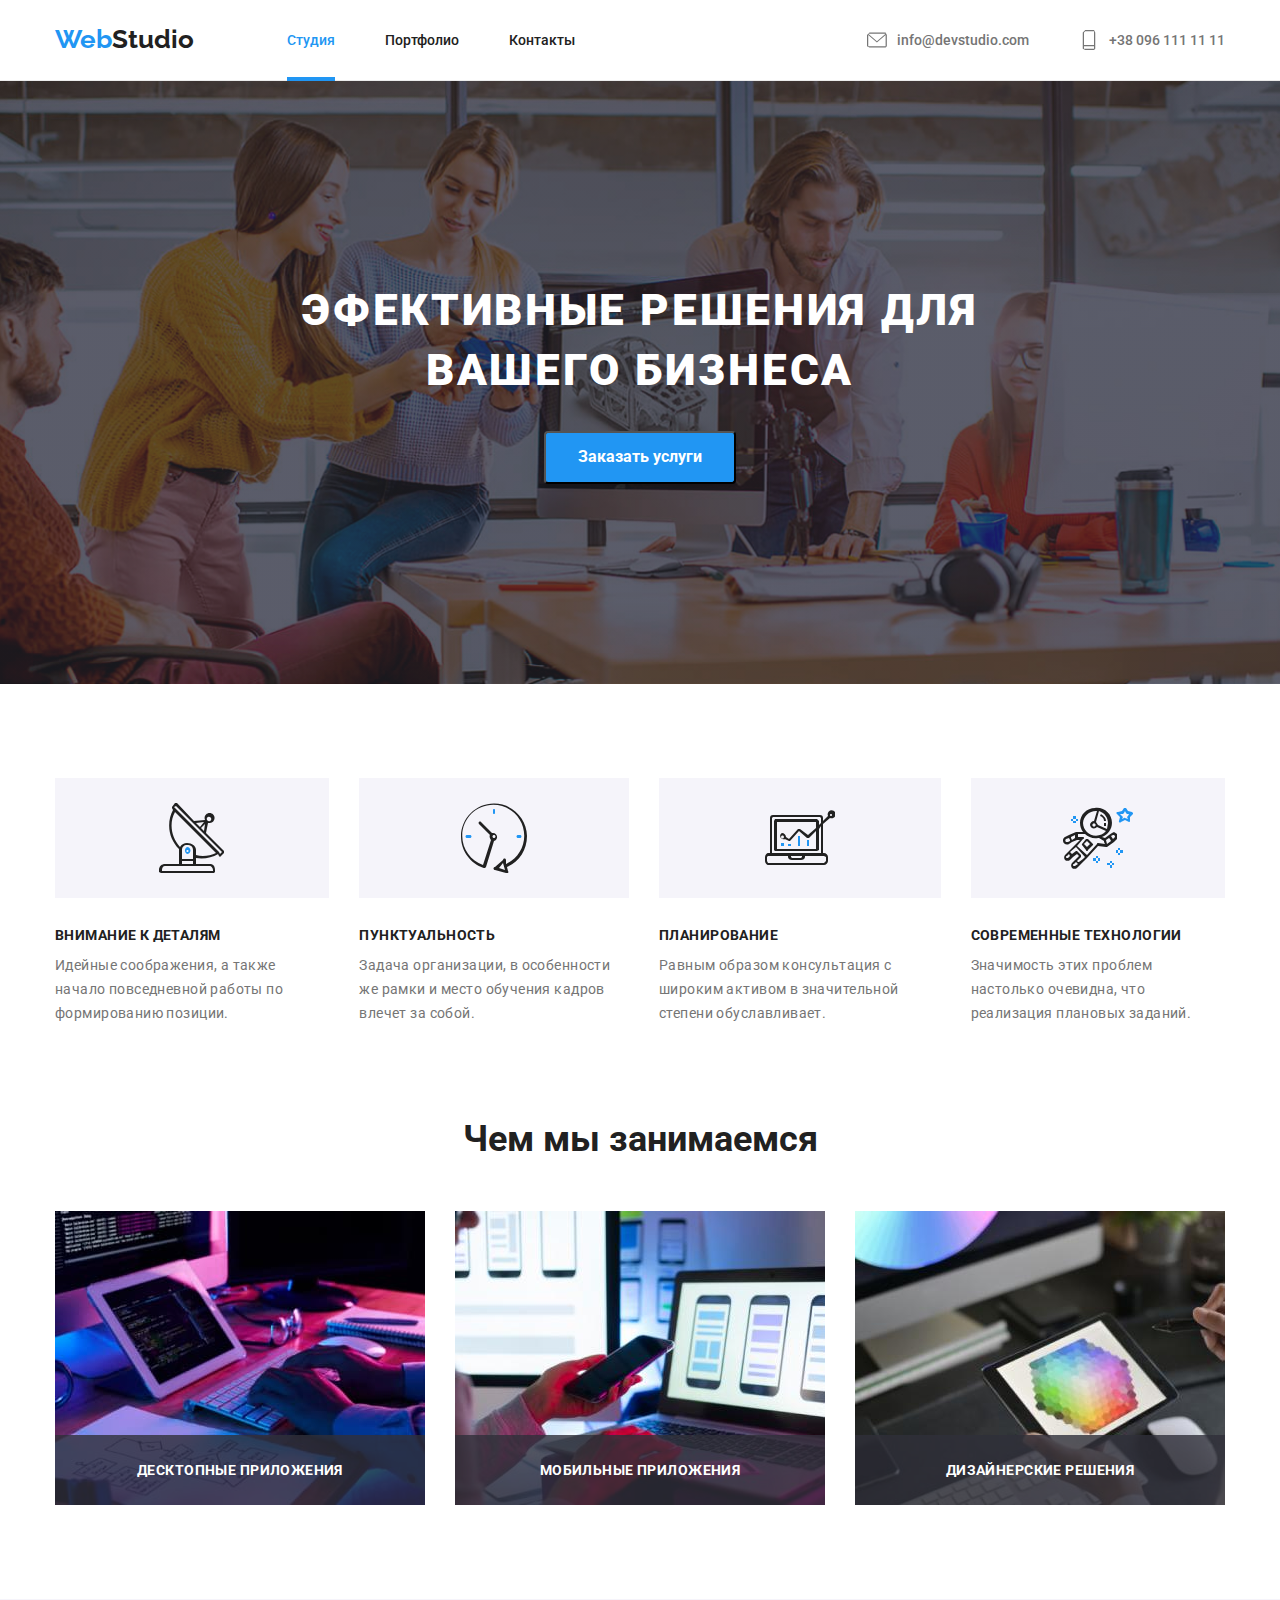
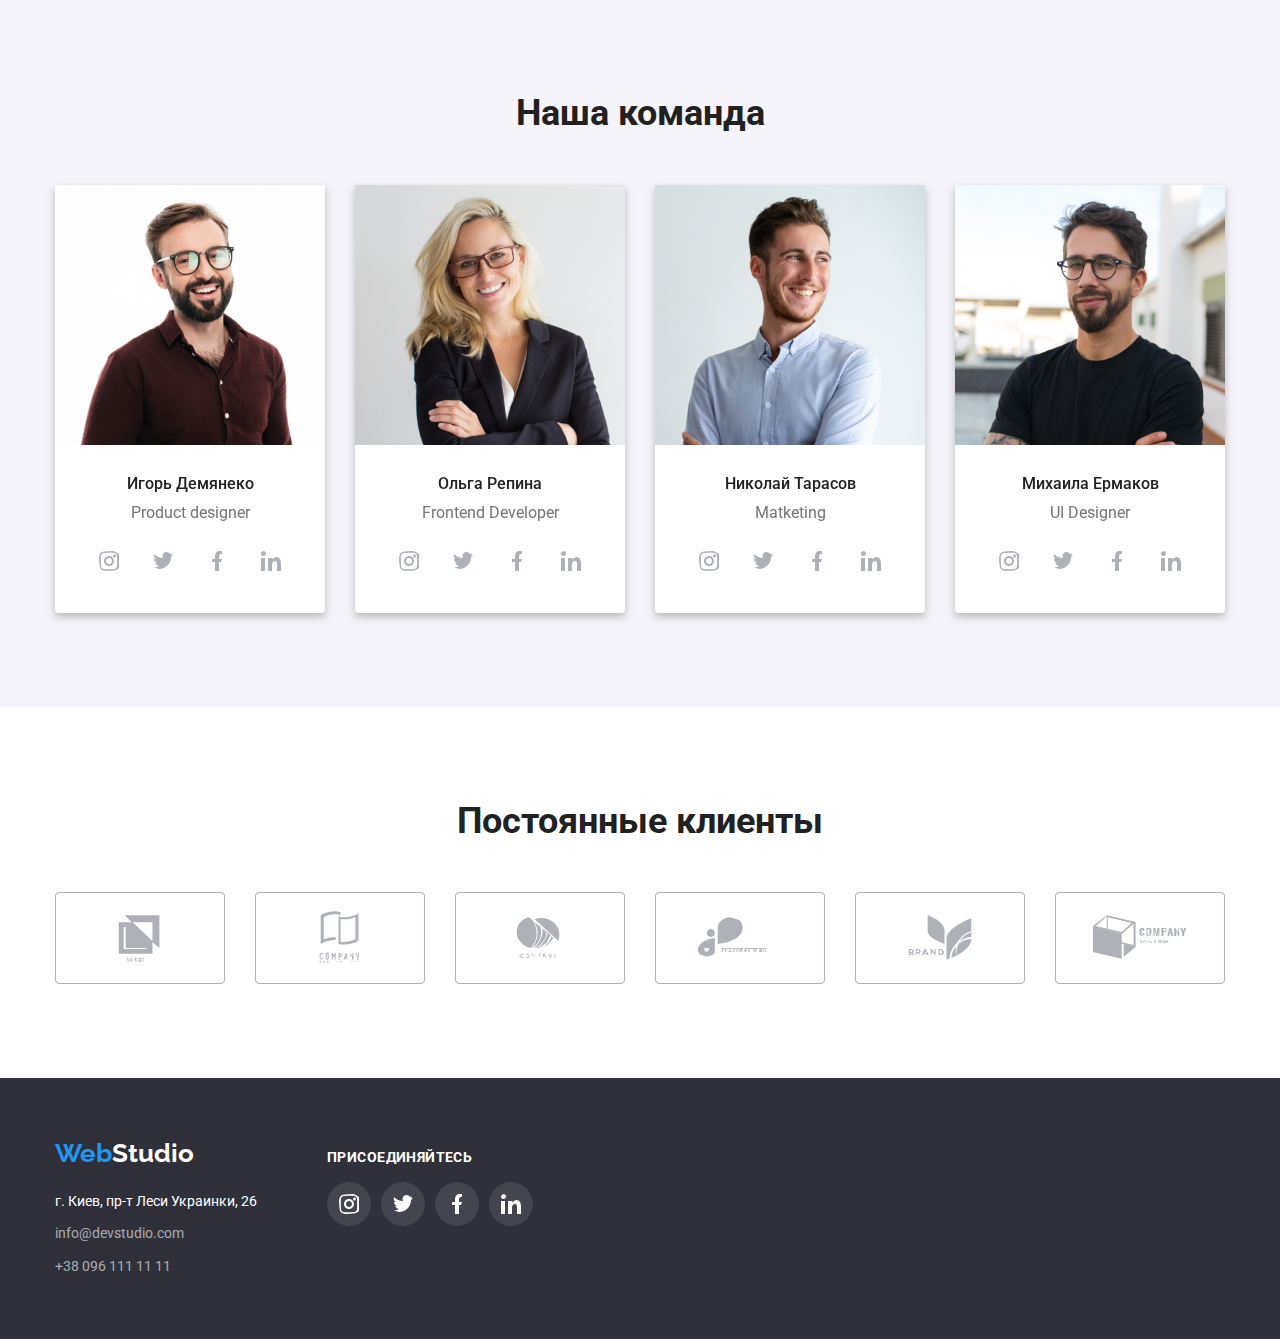
==== index.html @ 4a9de89d "Update index.html" ====
<!DOCTYPE html>
<html lang="ru">
  <head>
    <meta charset="UTF-8" />
    <meta name="viewport" content="width=device-width, initial-scale=1.0" />
    <title>Document</title>
    <link
      rel="stylesheet"
      href="https://cdnjs.cloudflare.com/ajax/libs/modern-normalize/1.1.0/modern-normalize.min.css"
    />
    <link
      href="https://fonts.googleapis.com/css2?family=Open+Sans:wght@400;500;700;800&family=Raleway:wght@700&family=Roboto:wght@400;500;700;900&display=swap"
      rel="stylesheet"
    />
    <link rel="stylesheet" href="./styles/styles.css" type="text/css" />
  </head>
  <body>
    <header>
      <div class="container container-header">
        <a href="./index.html" rel="noreferrer nofollow" class="all-logo">
          <span class="color-logo">Web</span><span class="logo">Studio</span>
        </a>
        <nav>
          <ul class="menu">
            <li class="header">
              <a href="./index.html" rel="noreferrer nofollow" class="store-active"> Студия</a>
            </li>
            <li class="header">
              <a href="./portfolio.html" rel="noreferrer nofollow" class="menu-color">
                Портфолио
              </a>
            </li>
            <li class="header">
              <a href="" rel="noreferrer nofollow" class="menu-color"> Контакты</a>
            </li>
          </ul>
        </nav>
        <ul class="adress-header">
          <li class="header heder-contacts">
            <a
              href="mailto:info@devstudio.com"
              rel="noreferrer nofollow"
              class="header-color-contacts"
              aria-label="mail"
            >
              <svg class="header-mail">
                <use class="" href="./image/icon/symbol-defs.svg#icon-messeg-1"></use>
              </svg>
              <span class="header-nomber"> info@devstudio.com</span>
            </a>
          </li>
          <li class="header heder-contacts">
            <a
              href="tel:+38 096 111 11 11"
              rel="noreferrer nofollow"
              class="header-color-contacts"
              aria-label="phone-nomber"
            >
              <svg class="header-icon-phone">
                <use href="./image/icon/symbol-defs.svg#icon-smartphone-1"></use>
              </svg>
              <span class="header-nomber">+38 096 111 11 11</span>
            </a>
          </li>
        </ul>
      </div>
    </header>
    <main>
      <!--Заказ услуг-->
      <section class="hero section">
        <div class="container">
          <h1 class="h1">ЭФЕКТИВНЫЕ РЕШЕНИЯ ДЛЯ ВАШЕГО БИЗНЕСА</h1>

          <button name="button" type="button" class="index-bottom" data-modal-open>
            Заказать услуги
          </button>
        </div>
      </section>
      <!--what we do-->
      <section class="section">
        <div class="container container-list">
          <ul class="what-we-do">
            <li class="item">
              <div class="we-do-items">
                <svg class="svg-we-do">
                  <use href="./image/icon/symbol-defs.svg#icon-antenna-1-1"></use>
                </svg>
              </div>
              <h3 class="title-h3">ВНИМАНИЕ К ДЕТАЛЯМ</h3>
              <p class="index-smoll-text">
                Идейные соображения, а также начало повседневной работы по формированию позиции.
              </p>
            </li>
            <li class="item">
              <div class="we-do-items">
                <svg class="svg-we-do">
                  <use href="./image/icon/symbol-defs.svg#icon-clock-1-1"></use>
                </svg>
              </div>
              <h3 class="title-h3">ПУНКТУАЛЬНОСТЬ</h3>
              <p class="index-smoll-text">
                Задача организации, в особенности же рамки и место обучения кадров влечет за собой.
              </p>
            </li>
            <li class="item">
              <div class="we-do-items">
                <svg class="svg-we-do">
                  <use href="./image/icon/symbol-defs.svg#icon-diagram-1-1"></use>
                </svg>
              </div>
              <h3 class="title-h3">ПЛАНИРОВАНИЕ</h3>
              <p class="index-smoll-text">
                Равным образом консультация с широким активом в значительной степени обуславливает.
              </p>
            </li>
            <li class="item">
              <div class="we-do-items">
                <svg class="svg-we-do">
                  <use href="./image/icon/symbol-defs.svg#icon-astronaut-1-1"></use>
                </svg>
              </div>
              <h3 class="title-h3">СОВРЕМЕННЫЕ ТЕХНОЛОГИИ</h3>
              <p class="index-smoll-text">
                Значимость этих проблем настолько очевидна, что реализация плановых заданий.
              </p>
            </li>
          </ul>
        </div>
      </section>
      <!--Робочий процес-->
      <section class="section section-exemples">
        <div class="container">
          <h2 class="title-h2">Чем мы занимаемся</h2>
          <ul class="photo-work-proces">
            <li class="photo-item">
              <img
                src="./image/box1.jpg"
                width="370"
                height="294"
                alt="Написание кода на компютере"
              />
              <div class="photo-text">Десктопные приложения</div>
            </li>
            <li class="photo-item">
              <img
                src="./image/box2.jpg"
                width="370"
                height="294"
                alt="Дизайн продукта на телефоне"
              />
              <div class="photo-text">Мобильные приложения</div>
            </li>
            <li class="photo-item">
              <img src="./image/box3.jpg" width="370" height="294" alt="Выбор цвета" />
              <div class="photo-text">Дизайнерские решения</div>
            </li>
          </ul>
        </div>
      </section>
      <!--Наша команда-->
      <section class="team section">
        <div class="container">
          <h2 class="title-h2">Наша команда</h2>
          <ul class="team-list">
            <li class="person">
              <img
                class="image-class"
                src="./image/img.jpg"
                alt="Фотография Игоря Демяннеко"
                width="270"
                height="260"
              />
              <div class="person-info">
                <h3 class="name-workers">Игорь Демянеко</h3>
                <p class="profession-worker">Product designer</p>
                <ul class="person-icon-list">
                  <li class="person-list-items">
                    <a href="" class="person-icon-1">
                      <svg class="person-icon">
                        <use href="./image/icon/symbol-defs.svg#icon-instagram"></use>
                      </svg>
                    </a>
                  </li>
                  <li class="person-list-items">
                    <a href="" class="person-icon-1">
                      <svg class="person-icon">
                        <use href="./image/icon/symbol-defs.svg#icon-twitter"></use>
                      </svg>
                    </a>
                  </li>
                  <li class="person-list-items">
                    <a href="" class="person-icon-1">
                      <svg class="person-icon">
                        <use href="./image/icon/symbol-defs.svg#icon-facebook"></use>
                      </svg>
                    </a>
                  </li>
                  <li class="person-list-items">
                    <a href="" class="person-icon-1">
                      <svg class="person-icon">
                        <use href="./image/icon/symbol-defs.svg#icon-linkedin"></use>
                      </svg>
                    </a>
                  </li>
                </ul>
              </div>
            </li>
            <li class="person">
              <img
                class="image-class"
                src="./image/img1.jpg"
                alt="Фотография Ольги Репиной"
                width="270"
                height="260"
              />
              <div class="person-info">
                <h3 class="name-workers">Ольга Репина</h3>
                <p class="profession-worker">Frontend Developer</p>
                <ul class="person-icon-list">
                  <li class="person-list-items">
                    <a href="" class="person-icon-1">
                      <svg class="person-icon">
                        <use href="./image/icon/symbol-defs.svg#icon-instagram"></use>
                      </svg>
                    </a>
                  </li>
                  <li class="person-list-items">
                    <a href="" class="person-icon-1">
                      <svg class="person-icon">
                        <use href="./image/icon/symbol-defs.svg#icon-twitter"></use>
                      </svg>
                    </a>
                  </li>
                  <li class="person-list-items">
                    <a href="" class="person-icon-1">
                      <svg class="person-icon">
                        <use href="./image/icon/symbol-defs.svg#icon-facebook"></use>
                      </svg>
                    </a>
                  </li>
                  <li class="person-list-items">
                    <a href="" class="person-icon-1">
                      <svg class="person-icon">
                        <use href="./image/icon/symbol-defs.svg#icon-linkedin"></use>
                      </svg>
                    </a>
                  </li>
                </ul>
              </div>
            </li>
            <li class="person">
              <img
                class="image-class"
                src="./image/img2.jpg"
                alt="Фотография Николая Тарасова"
                width="270"
                height="260"
              />
              <div class="person-info">
                <h3 class="name-workers">Николай Тарасов</h3>
                <p class="profession-worker">Matketing</p>
                <ul class="person-icon-list">
                  <li class="person-list-items">
                    <a href="" class="person-icon-1">
                      <svg class="person-icon">
                        <use href="./image/icon/symbol-defs.svg#icon-instagram"></use>
                      </svg>
                    </a>
                  </li>
                  <li class="person-list-items">
                    <a href="" class="person-icon-1">
                      <svg class="person-icon">
                        <use href="./image/icon/symbol-defs.svg#icon-twitter"></use>
                      </svg>
                    </a>
                  </li>
                  <li class="person-list-items">
                    <a href="" class="person-icon-1">
                      <svg class="person-icon">
                        <use href="./image/icon/symbol-defs.svg#icon-facebook"></use>
                      </svg>
                    </a>
                  </li>
                  <li class="person-list-items">
                    <a href="" class="person-icon-1">
                      <svg class="person-icon">
                        <use href="./image/icon/symbol-defs.svg#icon-linkedin"></use>
                      </svg>
                    </a>
                  </li>
                </ul>
              </div>
            </li>
            <li class="person">
              <img
                class="image-class"
                src="./image/img3.jpg"
                alt="Фотография Михаила Ермакова"
                width="270"
                height="260"
              />
              <div class="person-info">
                <h3 class="name-workers">Михаила Ермаков</h3>
                <p class="profession-worker">UI Designer</p>
                <ul class="person-icon-list">
                  <li class="person-list-items">
                    <a href="" class="person-icon-1">
                      <svg class="person-icon">
                        <use href="./image/icon/symbol-defs.svg#icon-instagram"></use>
                      </svg>
                    </a>
                  </li>
                  <li class="person-list-items">
                    <a href="" class="person-icon-1">
                      <svg class="person-icon">
                        <use href="./image/icon/symbol-defs.svg#icon-twitter"></use>
                      </svg>
                    </a>
                  </li>
                  <li class="person-list-items">
                    <a href="" class="person-icon-1">
                      <svg class="person-icon">
                        <use href="./image/icon/symbol-defs.svg#icon-facebook"></use>
                      </svg>
                    </a>
                  </li>
                  <li class="person-list-items">
                    <a href="" class="person-icon-1">
                      <svg class="person-icon">
                        <use href="./image/icon/symbol-defs.svg#icon-linkedin"></use>
                      </svg>
                    </a>
                  </li>
                </ul>
              </div>
            </li>
          </ul>
        </div>
      </section>
      <!-- our clients -->
      <section class="section">
        <div class="container">
          <h2 class="title-h2">Постоянные клиенты</h2>
          <ul class="clients-list">
            <li class="clients-item">
              <a href="" class="clients-link">
                <svg class="clients-icon">
                  <use href="./image/icon/symbol-defs.svg#icon-rectengl-1"></use>
                </svg>
              </a>
            </li>
            <li class="clients-item">
              <a href="" class="clients-link">
                <svg class="clients-icon">
                  <use href="./image/icon/symbol-defs.svg#icon-book-1"></use>
                </svg>
              </a>
            </li>
            <li class="clients-item">
              <a href="" class="clients-link">
                <svg class="clients-icon">
                  <use href="./image/icon/symbol-defs.svg#icon-circle-1"></use>
                </svg>
              </a>
            </li>
            <li class="clients-item">
              <a href="" class="clients-link">
                <svg class="clients-icon">
                  <use href="./image/icon/symbol-defs.svg#icon-drop-1"></use>
                </svg>
              </a>
            </li>
            <li class="clients-item">
              <a href="" class="clients-link">
                <svg class="clients-icon">
                  <use href="./image/icon/symbol-defs.svg#icon-leaf-1"></use>
                </svg>
              </a>
            </li>
            <li class="clients-item">
              <a href="" class="clients-link">
                <svg class="clients-icon">
                  <use href="./image/icon/symbol-defs.svg#icon-box-1"></use>
                </svg>
              </a>
            </li>
          </ul>
        </div>
      </section>
    </main>
    <footer class="footer-background-color">
      <div class="container container-footer">
        <div>
          <a href="./index.html" rel="noreferrer nofollow" class="logo footer-logo">
            <span class="color-logo">Web</span><span class="footer-color">Studio</span><br />
          </a>
          <address>
            <ul>
              <li class="footer">
                <a href="" class="footer-color">г. Киев, пр-т Леси Украинки, 26</a><br />
              </li>
              <li class="footer">
                <a href="mailto:info@devstudio.com" class="contacts">info@devstudio.com</a><br />
              </li>
              <li class="footer">
                <a href="tel:+38 096 111 11 11" class="contacts">+38 096 111 11 11</a><br />
              </li>
            </ul>
          </address>
        </div>
        <div class="footer-social">
          <p class="footer-join">присоединяйтесь</p>
          <ul class="person-icon-list">
            <li class="person-list-items">
              <a href="" class="person-link">
                <svg class="person-icon-futer">
                  <use href="./image/icon/symbol-defs.svg#icon-instagram"></use>
                </svg>
              </a>
            </li>
            <li class="person-list-items">
              <a href="" class="person-link">
                <svg class="person-icon-futer">
                  <use href="./image/icon/symbol-defs.svg#icon-twitter"></use>
                </svg>
              </a>
            </li>
            <li class="person-list-items">
              <a href="" class="person-link">
                <svg class="person-icon-futer">
                  <use href="./image/icon/symbol-defs.svg#icon-facebook"></use>
                </svg>
              </a>
            </li>
            <li class="person-list-items">
              <a href="" class="person-link">
                <svg class="person-icon-futer">
                  <use href="./image/icon/symbol-defs.svg#icon-linkedin"></use>
                </svg>
              </a>
            </li>
          </ul>
        </div>
      </div>
    </footer>
    <div class="backdrop is-hidden" data-modal>
      <div class="modal">
        <button type="button" class="button-modal-close" data-modal-close>
          <svg class="icon-close">
            <use href="./image/icon/symbol-defs.svg#icon-close"></use>
          </svg>
        </button>
        <form action="">
          <p>Оставьте свои данные, мы вам перезвоним</p>
          <div role="group">
            <label for="name">Имя</label>
            <input type="text" name="name" id="name" />
            <label for="tel">Телефон</label>
            <input type="number" name="tel" id="tel" />
            <label for="mail">Почта</label>
            <input type="email" name="mail" id="mail" />
            <label for="comments">Коментарии</label>
            <input type="text" name="comments" id="comments" />
            <input type="checkbox" name="checkbox" id="checkbox" />
            <label for="checkbox">
              Соглашаюсь с рассылкой и принимаю <span> Условия договора</span></label
            >
            <button type="submit">Отправить</button>
          </div>
        </form>
      </div>
    </div>
    <script src="./JS/modal.js"></script>
  </body>
</html>
---- styles/styles.css ----
:root {
  --body-text-color: rgb(33, 33, 33);
  --image-text-color: rgb(117, 117, 117);
  --background-botton-color: rgb(33, 150, 243);
  --white-color: rgb(255, 255, 255);
  --footer-background-color: rgb(47, 48, 58);
  --footer-contacts-color: rgba(255, 255, 255, 0.6);
  --icon-clients: rgba(175, 177, 184, 1);
  --back-svg-color: rgb(245, 244, 250);
  --text-on-image: rgba(47, 48, 58, 0.8);
  --time-for-hover: 250ms;
  --timing-fuktion: cubic-bezier(0.4, 0, 0.2, 1);
}

body {
  font-family: Roboto, Open-Sans;
  font-weight: 400;
  color: var(--body-text-color);
}

/* ----------------------------------------Загальні----- */
li {
  list-style-type: none;
}

a {
  text-decoration: none;
}

img {
  display: block;
}

h1,
h2,
h3,
h4,
p,
ul,
nav {
  margin: 0;
  padding: 0;
  border: 0;
}

header {
  border-bottom: 1px solid #ececec;
}

footer {
  padding-top: 60px;
  padding-bottom: 60px;
}

.container {
  width: 1200px;
  padding-left: 15px;
  padding-right: 15px;
  margin-left: auto;
  margin-right: auto;
}

div.container-header {
  display: flex;
  align-items: center;
}

.section {
  padding-top: 94px;
  padding-bottom: 94px;
}

/* ------------------------------- ХЕДЕР---- */

.header {
  height: 80px;
  font-size: 14px;
  font-weight: 500;
  line-height: 1.15;
}

.headear-portfolio {
  border: 1px solid #ececec;
}

.logo {
  font-size: 26px;
  line-height: 1.2;
  font-weight: 700;
  color: var(--body-text-color);
  font-family: Raleway;
}

.all-logo {
  margin-left: 0px;
  margin-right: 93px;
  padding-top: 24px;
  padding-bottom: 25px;

  font-size: 26px;
  line-height: 1.2;
  font-weight: 700;
}

.color-logo {
  color: var(--background-botton-color);
  font-family: Raleway;
}

.menu {
  display: flex;
}
.store-active {
  display: block;
  padding-top: 32px;
  padding-bottom: 32px;

  color: var(--background-botton-color);
}
.store-active::after {
  content: '';
  display: block;

  margin-top: 29px;
  width: 100%;
  height: 4px;
  left: 551px;
  top: 76px;

  background-color: var(--background-botton-color);
}
.menu li.header + li.header {
  margin-left: 50px;
}

.menu-color {
  display: block;
  padding-top: 32px;
  padding-bottom: 32px;

  transition-duration: var(--time-for-hover);
  transition-timing-function: var(--timing-fuktion);
  transition-property: color, background-color;

  color: var(--body-text-color);
}

.menu-color:hover,
.menu-color:focus {
  color: var(--background-botton-color);
  background-color: var(--white-color);
}

.adress-header {
  display: flex;
  flex-direction: row;
  margin-left: auto;
}

.adress-header li.header + li.header {
  margin-left: 50px;
}

.contacts {
  cursor: pointer;

  transition-duration: var(--time-for-hover);
  transition-timing-function: var(--timing-fuktion);
  transition-property: color;

  color: var(--footer-contacts-color);
}

.contacts:hover,
.contacts:focus {
  color: var(--background-botton-color);
}

.header-color-contacts {
  display: flex;
  cursor: pointer;

  align-items: center;
  color: #757575;

  transition-duration: var(--time-for-hover);
  transition-timing-function: var(--timing-fuktion);
  transition-property: color;
}

.header-color-contacts:hover,
.header-color-contacts:focus {
  color: var(--background-botton-color);
}

.heder-contacts {
  display: flex;
  flex-direction: row;
  justify-content: center;
}

.header-mail {
  width: 20px;
  height: 20px;
  cursor: pointer;

  transition-duration: var(--time-for-hover);
  transition-timing-function: var(--timing-fuktion);
  transition-property: fill;

  fill: var(--image-text-color);
}

.header-color-contacts:hover .header-mail,
.header-color-contacts:focus .header-mail {
  fill: var(--background-botton-color);
}

.header-icon-phone {
  width: 20px;
  height: 20px;
  cursor: pointer;

  transition-duration: var(--time-for-hover);
  transition-timing-function: var(--timing-fuktion);
  transition-property: fill;

  fill: var(--image-text-color);
}

.header-color-contacts:hover .header-icon-phone,
.header-color-contacts:focus .header-icon-phone {
  fill: var(--background-botton-color);
}

.header-nomber {
  margin-left: 10px;
}

/*-------------------------------------- Меню  ПОРТФОЛІО */

.menu-portfolio {
  padding-left: 22px;
  padding-right: 22px;
  padding-top: 6px;
  padding-bottom: 6px;
  border: var(--image-text-color);
  border-radius: 4px;

  font-size: 16px;
  line-height: 1.6;
  font-family: Roboto;
  font-weight: 500;

  background-color: rgb(245, 244, 250);
  transition-duration: var(--time-for-hover);
  transition-timing-function: var(--timing-fuktion);
  transition-property: color, background-color, box-shadow;
}

.menu-portfolio:hover,
.menu-portfolio:focus {
  color: var(--white-color);
  background-color: var(--background-botton-color);

  box-shadow: 0px 3px 1px rgba(0, 0, 0, 0.1), 0px 1px 2px rgba(0, 0, 0, 0.08),
    0px 2px 2px rgba(0, 0, 0, 0.12);
  border-radius: 4px;
}

/*-------------------------------------- СЕКЦІЯ ГЕРОЙ */
.hero {
  background-image: linear-gradient(to left, rgba(47, 48, 58, 0.5), rgba(47, 48, 58, 0.5)),
    url(../image/work-proces.jpg);

  text-align: center;
  background-position: center;
  background-repeat: no-repeat;
  background-size: cover;
  max-width: 1600px;

  color: var(--white-color);
}

.hero.section {
  padding-top: 200px;
  padding-bottom: 200px;
  margin-right: auto;
  margin-left: auto;
}

.h1 {
  margin-left: auto;
  margin-right: auto;
  margin-bottom: 30px;

  width: 696px;
  height: 120px;
  left: 452px;
  top: 280px;

  font-family: Roboto;
  font-style: normal;
  font-weight: 900;
  font-size: 44px;

  text-align: center;
  line-height: 1.36;
  letter-spacing: 0.06em;
}

.index-bottom {
  padding-top: 10px;
  padding-bottom: 10px;
  padding-left: 32px;
  padding-right: 32px;
  font-family: inherit;

  font-weight: 700;
  font-size: 16px;
  line-height: 1.8;
  background-color: var(--background-botton-color);
  color: var(--white-color);
  cursor: pointer;

  box-shadow: 0px 4px 4px rgba(0, 0, 0, 0.15);
  border-radius: 4px;

  transition-duration: var(--time-for-hover);
  transition-timing-function: var(--timing-fuktion);
  transition-property: background-color, color;
}

.index-bottom:hover,
.index-bottom:focus {
  color: var(--white-color);
  background-color: var(--background-botton-color);
}
/* -----------MODAL WINDOW */
.backdrop {
  position: fixed;
  top: 0;
  left: 0;

  width: 100%;
  height: 100%;

  background-color: rgba(0, 0, 0, 0.2);
  transition-duration: var(--time-for-hover);
  transition-timing-function: var(--timing-fuktion);
}

.backdrop.is-hidden {
  opacity: 0;
  pointer-events: none;
}

.modal {
  position: absolute;
  left: 50%;
  right: 50%;
  transform: translate(-50%, -50%);

  top: 40%;
  width: 528px;
  height: 581px;
  background-color: var(--white-color);
}
.button-modal-close {
  display: flex;
  position: absolute;
  top: 8px;
  right: 8px;
  width: 30px;
  height: 30px;

  border-radius: 50%;
  border-color: rgba(0, 0, 0, 0.1);
  background-color: var(--white-color);
}

.icon-close {
  position: absolute;
  justify-content: center;
  align-items: center;
  top: 5px;
  left: 5px;
  width: 18px;
  height: 18px;
}
/* --------------------------what we do  */

.what-we-do {
  display: flex;
}

.we-do-items {
  display: flex;
  justify-content: center;
  align-items: center;

  height: 120px;

  fill: var(--body-text-color);
  background-color: var(--back-svg-color);
}

.item {
  width: calc((100%-90px) / 4);
  margin-right: 30px;
}

.svg-we-do {
  width: 70px;
  height: 70px;
}

.item:nth-child(4n) {
  margin-right: 0;
}

.index-smoll-text {
  color: var(--image-text-color);
  font-size: 14px;
  line-height: 1.7;
  letter-spacing: 0.03em;
}

.title-h3 {
  font-weight: 700;
  font-size: 14px;
  line-height: 1.14;
  letter-spacing: 0.03em;

  margin-top: 30px;
  margin-bottom: 10px;
}

.our-work {
  visibility: hidden;
  height: 0;
}

.photo-text {
  position: absolute;
  bottom: 0;
  right: 0;

  padding-top: 27px;
  padding-bottom: 27px;
  width: 100%;
  height: 70px;

  font-weight: 700;
  font-size: 14px;
  line-height: 16px;
  text-align: center;
  letter-spacing: 0.03em;
  text-transform: uppercase;

  color: var(--white-color);
  background-color: var(--text-on-image);
}

/* -------------------------index work proces */
.section-exemples {
  padding-top: 0;
}

.photo-work-proces {
  display: flex;
  flex-wrap: wrap;
}

.photo-item {
  position: relative;
  margin-right: 30px;
}

.photo-item:nth-child(3n) {
  margin-right: 0;
}

.title-h2 {
  margin-bottom: 50px;

  font-size: 36px;
  line-height: 1.16;
  text-align: center;
  font-weight: 700;
}

/* ------------------------------------team */
.team-list {
  display: flex;
  flex-wrap: wrap;
}

.person {
  display: block;
  width: calc((100% - 90px) / 4);
  margin-right: 30px;
  border-radius: 0px 0px 4px 4px;
  filter: drop-shadow(0px 4px 4px rgba(0, 0, 0, 0.25));
  background-color: var(--white-color);
}

.person:nth-child(4n) {
  margin-right: 0;
}

.person-info {
  padding-top: 30px;
  padding-bottom: 30px;
  padding-right: 32px;
  padding-left: 32px;
}

.team {
  background: #f5f4fa;
}

.image-class {
  width: 100%;
}

.name-workers {
  margin-bottom: 10px;
  text-align: center;

  font-weight: 500;
  font-size: 16px;
  line-height: 1.18;
}

.profession-worker {
  text-align: center;

  color: var(--image-text-color);
  font-size: 16px;
  line-height: 1.18;
}

.person-list-items:not(:first-child) {
  margin-left: 10px;
}

.person-icon-1 {
  display: flex;
  justify-content: center;
  align-items: center;
  border-radius: 50%;
  width: 44px;
  height: 44px;

  transition-duration: var(--time-for-hover);
  transition-timing-function: var(--timing-fuktion);
  transition-property: background-color;
}

.person-icon-1:hover,
.person-icon-1:focus {
  background-color: var(--background-botton-color);
}

.person-icon {
  width: 20px;
  height: 20px;
  fill: var(--icon-clients);
  cursor: pointer;

  transition-duration: var(--time-for-hover);
  transition-timing-function: var(--timing-fuktion);
  transition-property: fill;
}

.person-icon-1:hover .person-icon,
.person-icon-1:focus .person-icon {
  fill: var(--white-color);
}

/* --------------------------OUR CLIENTS */
.clients-list {
  display: flex;
  flex-direction: row;
}

.clients-item {
  width: 170px;
  height: 92px;
}

.clients-item:not(:first-child) {
  margin-left: 30px;
}

.clients-link {
  display: flex;
  justify-content: center;
  align-items: center;

  border: 1px solid #afb1b8;
  box-sizing: border-box;
  border-radius: 4px;

  width: 170px;
  height: 92px;

  transition-duration: var(--time-for-hover);
  transition-timing-function: var(--timing-fuktion);
  transition-property: fill;
}

.clients-icon {
  width: 106px;
  height: 60px;

  fill: var(--icon-clients);
  transition-duration: var(--time-for-hover);
  transition-timing-function: var(--timing-fuktion);
  transition-property: border;
}

.clients-link:hover .clients-icon,
.clients-link:focus .clients-icon {
  fill: var(--background-botton-color);
}

.clients-item:hover .clients-link,
.clients-item:focus .clients-link {
  border: 1px solid var(--background-botton-color);
}

/* -------------------------------Portfolio button */
.botton-portfolio {
  display: flex;
  justify-content: center;
  margin-bottom: 50px;
}

.list-botton-portfolio {
  margin-right: 8px;
}

.list-botton-portfolio:last-child {
  margin-right: 0;
}
/*--------------------------------- Portfolio our projects */
/* list our progect */
.botton-portfolio {
  display: flex;
  justify-content: center;
  margin-bottom: 50px;
}

.list-botton-portfolio {
  margin-right: 8px;
}

.list-botton-portfolio:last-child {
  margin-right: 0;
}
/*     --------------------------Список наших проектів Portfolio */
.progects {
  display: flex;
  flex-wrap: wrap;
}

.progects-item {
  position: relative;

  width: calc((100% - 60px) / 3);
  margin-right: 30px;
  margin-bottom: 30px;
}

.progects-item:nth-child(3n) {
  margin-right: 0px;
}

.progects-item:nth-last-child(-n + 3) {
  margin-bottom: 0px;
}
.progects-link {
  display: block;

  width: 370px;
  height: 404px;

  transition-duration: var(--time-for-hover);
  transition-timing-function: var(--timing-fuktion);
  transition-property: background-color, box-shadow;

  color: var(--body-text-color);
}

.progects-link:hover,
.progects-link:focus {
  background-color: #ffffff;

  box-shadow: 0px 1px 1px rgba(0, 0, 0, 0.12), 0px 4px 4px rgba(0, 0, 0, 0.06),
    1px 4px 6px rgba(0, 0, 0, 0.16);
}
.progects-thumb {
  overflow: hidden;
  position: relative;
}
.progects-overlay {
  position: absolute;

  left: 0;
  top: 0;

  padding: 58px 27px 68px 27px;
  font-size: 18px;
  line-height: 28px;

  letter-spacing: 0.03em;
  color: var(--white-color);
  transform: translateY(101%);
  transition-duration: var(--time-for-hover);
  transition-timing-function: var(--timing-fuktion);
  transition-property: transform;

  background-color: rgba(33, 150, 243, 0.9);
}
.progects-link:hover .progects-overlay,
.progects-link:focus .progects-overlay {
  transform: translateY(0);
}

.name-progect {
  padding-top: 20px;
  padding-bottom: 20px;
  padding-right: 24px;
  padding-left: 24px;
  border-bottom: 1px solid #eeeeee;
  border-right: 1px solid #eeeeee;
  border-left: 1px solid #eeeeee;
}

.image-portfolio {
  width: 100%;
}

.big-text-image {
  display: block;
  margin-bottom: 4px;

  font-size: 18px;
  line-height: 2;
  font-weight: 700;

  color: var(--body-text-color);
}

.small-text-image {
  display: block;
  color: var(--image-text-color);
  font-size: 16px;
  line-height: 1.8;
}

.active-botton {
  color: var(--white-color);
  background-color: var(--background-botton-color);
}

/* ---------------------------------------- footer */

.container-footer {
  display: flex;
  flex-direction: row;
  align-items: baseline;
}

.footer {
  display: block;
  margin-bottom: 9px;
  font-size: 14px;
  line-height: 1.7;
  font-style: normal;
}

.footer:last-child {
  margin: 0;
}

.footer-logo {
  display: block;

  margin-bottom: 20px;
}

.footer-social {
  display: flex;
  flex-direction: column;
  margin-left: 70px;
}

.footer-join {
  font-family: Roboto;
  font-weight: 700;
  font-size: 14px;

  line-height: 1.2;
  letter-spacing: 0.03em;
  text-transform: uppercase;

  color: var(--white-color);
}

.person-icon-list {
  display: flex;
  flex-direction: row;

  justify-content: center;
  margin-top: 16px;
}

.person-list-items {
  display: flex;
  justify-content: center;

  width: 44px;
  height: 44px;
  border-radius: 50%;
}
.person-link {
  display: flex;
  justify-content: center;
  align-items: center;

  width: 44px;
  height: 44px;
  border-radius: 50%;
  background-color: rgba(255, 255, 255, 0.1);

  transition-duration: var(--time-for-hover);
  transition-timing-function: var(--timing-fuktion);
  transition-property: background-color;
}
.person-link:hover,
.person-link:active {
  background-color: var(--background-botton-color);
}

.person-icon-futer {
  width: 20px;
  height: 20px;
  fill: var(--white-color);

  transition-duration: var(--time-for-hover);
  transition-timing-function: var(--timing-fuktion);
  transition-property: fill;
}

.footer-color {
  color: var(--white-color);

  transition-duration: var(--time-for-hover);
  transition-timing-function: var(--timing-fuktion);
  transition-property: color;
}

.footer-color:hover,
.footer-color:focus {
  color: var(--background-botton-color);
}

.footer-background-color {
  z-index: 1;

  background-color: var(--footer-background-color);
}

.back-color {
  background-color: var(--background-botton-color);
}
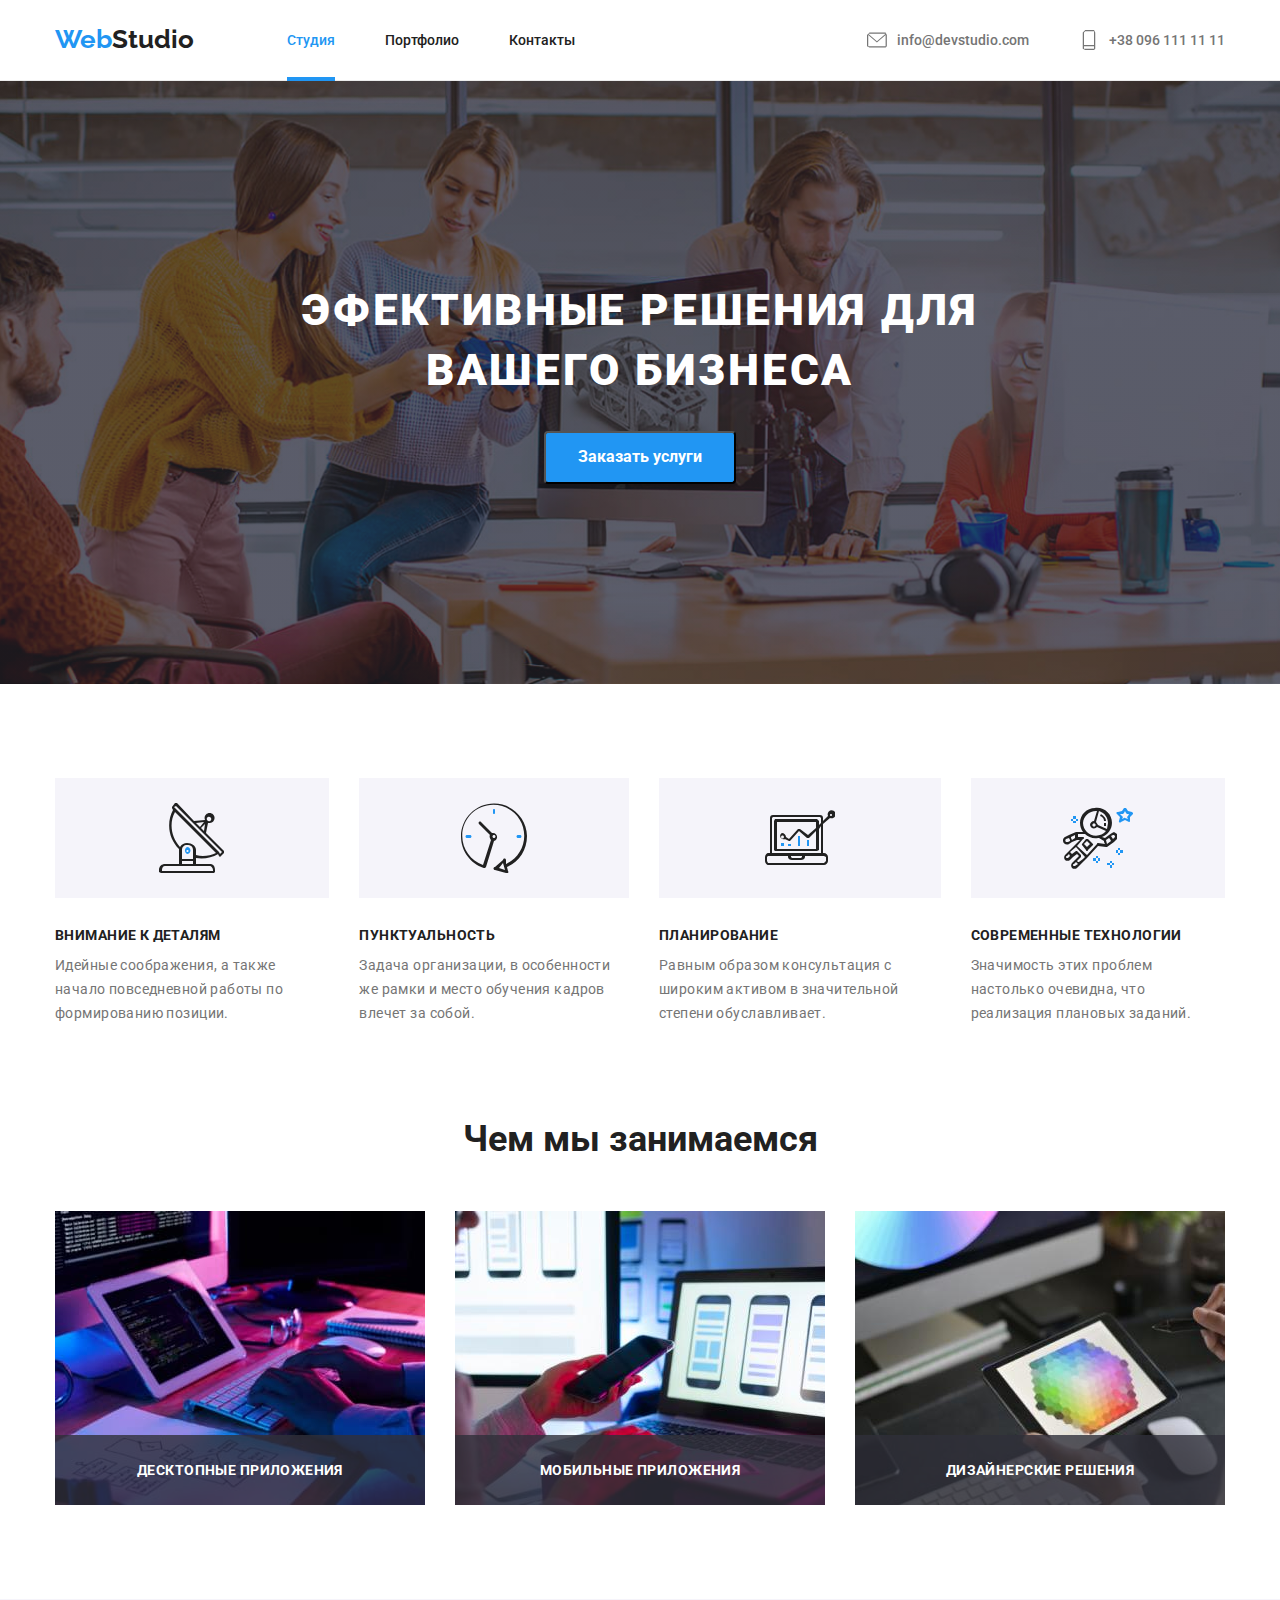
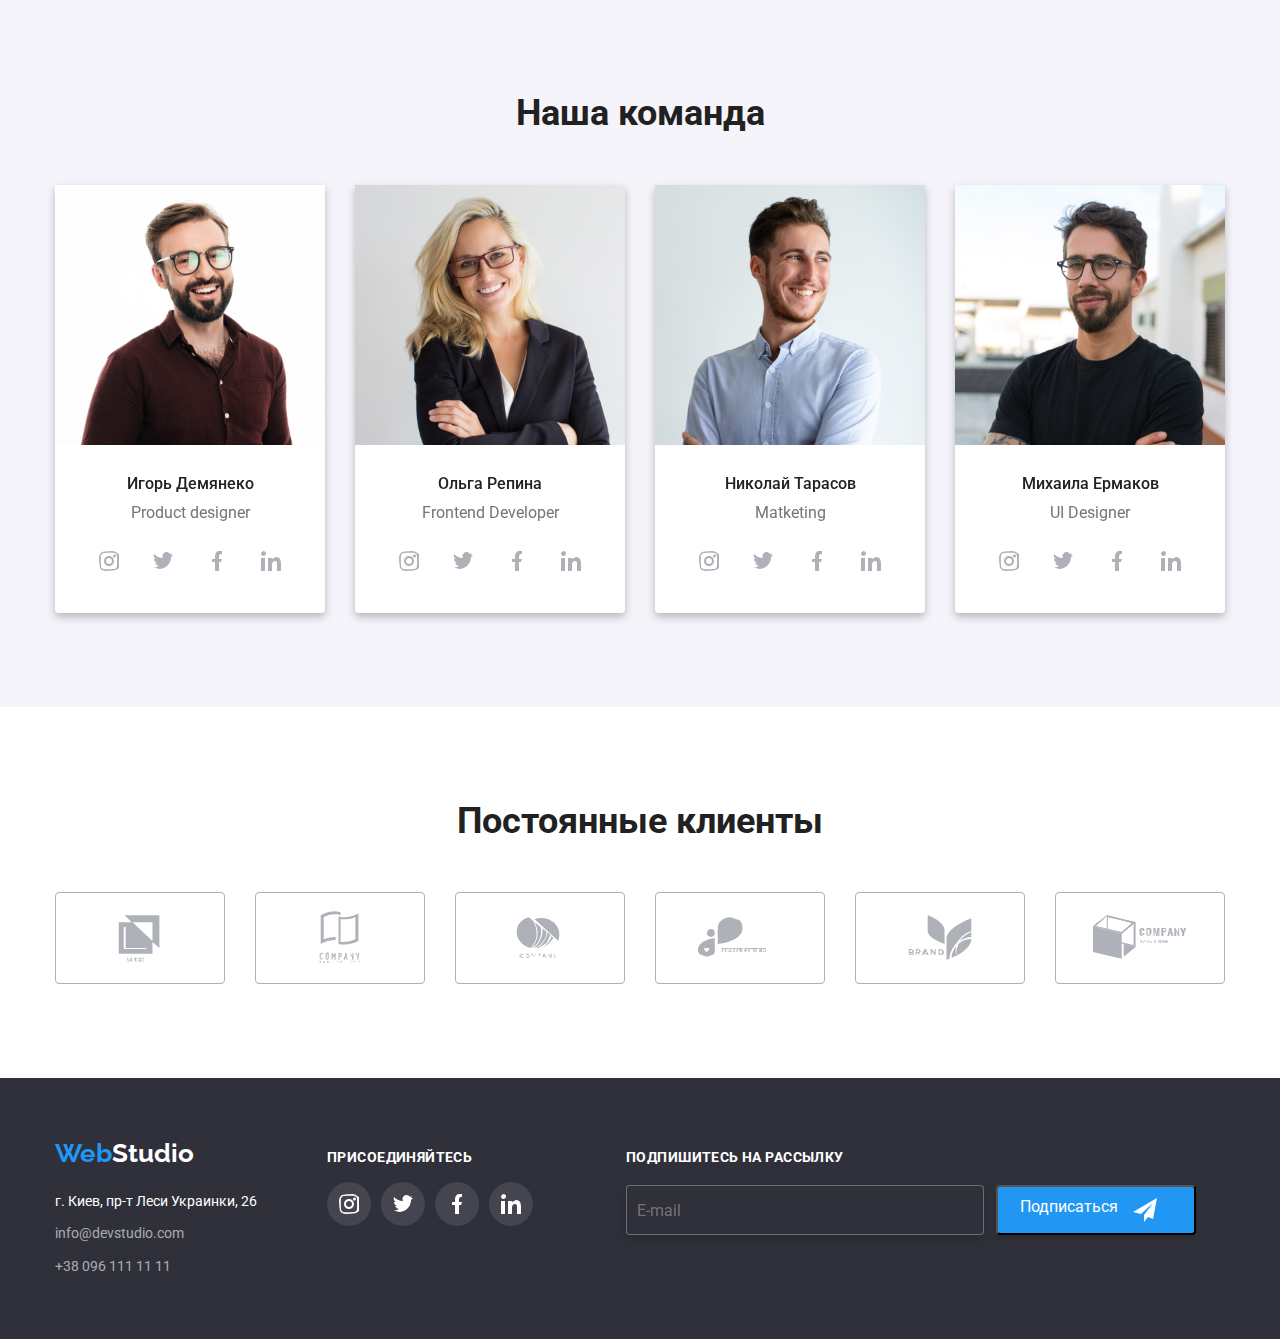
==== commit 06839310: "alweys index form" ====
--- a/index.html
+++ b/index.html
@@ -51,7 +51,7 @@
           </li>
           <li class="header heder-contacts">
             <a
-              href="tel:+38 096 111 11 11"
+              href="tel:+380961111111"
               rel="noreferrer nofollow"
               class="header-color-contacts"
               aria-label="phone-nomber"
@@ -403,7 +403,7 @@
                 <a href="mailto:info@devstudio.com" class="contacts">info@devstudio.com</a><br />
               </li>
               <li class="footer">
-                <a href="tel:+38 096 111 11 11" class="contacts">+38 096 111 11 11</a><br />
+                <a href="tel:+380961111111" class="contacts">+38 096 111 11 11</a><br />
               </li>
             </ul>
           </address>
@@ -440,6 +440,27 @@
               </a>
             </li>
           </ul>
+        </div>
+
+        <div class="footer-form">
+          <form>
+            <p class="footer-text-form">Подпишитесь на рассылку</p>
+            <div class="footer-container-form">
+              <input
+                class="footer-input-email"
+                type="email"
+                name="mail"
+                id="mail"
+                placeholder="  E-mail"
+              />
+              <button type="button" class="footer-button-form">
+                <span class="footer-subscribe"> Подписаться</span>
+                <svg class="footer-icon-send">
+                  <use href="./image/icon/symbol-defs.svg#icon-send"></use>
+                </svg>
+              </button>
+            </div>
+          </form>
         </div>
       </div>
     </footer>
@@ -450,23 +471,69 @@
             <use href="./image/icon/symbol-defs.svg#icon-close"></use>
           </svg>
         </button>
-        <form action="">
-          <p>Оставьте свои данные, мы вам перезвоним</p>
-          <div role="group">
-            <label for="name">Имя</label>
-            <input type="text" name="name" id="name" />
-            <label for="tel">Телефон</label>
-            <input type="number" name="tel" id="tel" />
-            <label for="mail">Почта</label>
-            <input type="email" name="mail" id="mail" />
-            <label for="comments">Коментарии</label>
-            <input type="text" name="comments" id="comments" />
-            <input type="checkbox" name="checkbox" id="checkbox" />
-            <label for="checkbox">
-              Соглашаюсь с рассылкой и принимаю <span> Условия договора</span></label
-            >
-            <button type="submit">Отправить</button>
+
+        <form>
+          <p class="form-head-text">Оставьте свои данные, мы вам перезвоним</p>
+
+          <div class="modal-form" role="group">
+            <div class="form-field">
+              <label for="name">
+                <span class="form-fild-name">Имя</span>
+              </label>
+              <svg class="modal-icon">
+                <use href="/image/icon/symbol-defs.svg#icon-person"></use>
+              </svg>
+              <input class="form-name" type="text" name="name" id="name" />
+            </div>
+
+            <div class="form-field">
+              <label for="tel">
+                <span class="form-fild-name">Телефон</span>
+              </label>
+              <svg class="modal-icon">
+                <use href="/image/icon/symbol-defs.svg#icon-phone"></use>
+              </svg>
+              <input class="form-phone" type="tel" name="tel" id="tel" />
+            </div>
+
+            <div class="form-field">
+              <label for="mail">
+                <span class="form-fild-name">Почта</span>
+              </label>
+              <svg class="modal-icon">
+                <use href="/image/icon/symbol-defs.svg#icon-email"></use>
+              </svg>
+              <input class="form-email" type="email" name="mail" id="email" />
+            </div>
+
+            <div class="form-field">
+              <label for="comments">
+                <span class="form-fild-name">Коментарии</span>
+                <textarea
+                  class="form-textarea"
+                  name="comments"
+                  id="comments"
+                  placeholder="  Введите текст"
+                ></textarea>
+              </label>
+            </div>
           </div>
+
+          <div class="form-agree">
+            <label class="form-chekbox" for="checkbox">
+              <input
+                class="form-checkbox visually-hidden"
+                type="checkbox"
+                name="checkbox"
+                id="checkbox"
+              />
+              <span class="checkbox-castom" role="checkbox"> </span>
+              Соглашаюсь с рассылкой и принимаю
+              <span class="form-checkbox-text-bly"> Условия договора</span>
+            </label>
+          </div>
+
+          <button class="form-button" type="submit">Отправить</button>
         </form>
       </div>
     </div>
--- a/styles/styles.css
+++ b/styles/styles.css
@@ -70,6 +70,19 @@
   padding-bottom: 94px;
 }
 
+.visually-hidden {
+  position: absolute;
+  width: 1px;
+  height: 1px;
+  margin: -1px;
+  border: 0;
+  padding: 0;
+  white-space: nowrap;
+  clip-path: inset(100%);
+  clip: rect(0 0 0 0);
+  overflow: hidden;
+}
+
 /* ------------------------------- ХЕДЕР---- */
 
 .header {
@@ -336,7 +349,7 @@
   color: var(--white-color);
   background-color: var(--background-botton-color);
 }
-/* -----------MODAL WINDOW */
+/* ------------------------MODAL WINDOW */
 .backdrop {
   position: fixed;
   top: 0;
@@ -377,6 +390,15 @@
   border-radius: 50%;
   border-color: rgba(0, 0, 0, 0.1);
   background-color: var(--white-color);
+}
+
+.button-modal-close:hover .icon-close,
+.button-modal-close:focus .icon-close {
+  fill: var(--background-botton-color);
+
+  transition-duration: var(--time-for-hover);
+  transition-timing-function: var(--timing-fuktion);
+  transition-property: fill;
 }
 
 .icon-close {
@@ -388,6 +410,198 @@
   width: 18px;
   height: 18px;
 }
+
+/* ---------------------------modal form */
+.form-head-text {
+  font-family: Roboto;
+
+  margin-bottom: 12px;
+  margin-top: 40px;
+
+  font-weight: 700;
+  font-size: 20px;
+  line-height: 23px;
+  text-align: center;
+  letter-spacing: 0.03em;
+
+  color: #212121;
+}
+.modal-form {
+  margin-right: 40px;
+  margin-left: 40px;
+}
+
+.form-field {
+  position: relative;
+  margin-bottom: 10px;
+}
+
+.form-field input {
+  margin-top: 4px;
+  padding-left: 42px;
+  width: 448px;
+  height: 40px;
+
+  border: 1px solid rgba(33, 33, 33, 0.2);
+  border-radius: 4px;
+}
+
+.form-field input:hover,
+.form-field input:focus {
+  border-color: var(--background-botton-color);
+
+  transition-duration: var(--time-for-hover);
+  transition-timing-function: var(--timing-fuktion);
+  transition-property: border-color;
+}
+
+.form-field:hover .modal-icon,
+.form-field:focus .modal-icon {
+  fill: var(--background-botton-color);
+
+  transition-duration: var(--time-for-hover);
+  transition-timing-function: var(--timing-fuktion);
+  transition-property: fill;
+}
+
+.form-field textarea {
+  border: 1px solid rgba(33, 33, 33, 0.2);
+  border-radius: 4px;
+}
+.form-fild-name {
+  padding-bottom: 4px;
+
+  font-family: Roboto;
+  font-style: normal;
+  font-weight: normal;
+  font-size: 12px;
+  line-height: 14px;
+
+  letter-spacing: 0.01em;
+
+  color: #757575;
+}
+textarea {
+  resize: none;
+  width: 448px;
+  height: 120px;
+}
+
+.modal-icon {
+  position: absolute;
+
+  top: 33px;
+  left: 10px;
+  width: 18px;
+  height: 18px;
+}
+
+/* .modal-icon-person {
+  top: 35px;
+}
+
+.modal-icon-phone {
+  top: 105px;
+}
+
+.modal-icon-email {
+  top: 178px;
+} */
+.form-textarea {
+  margin-top: 5px;
+
+  padding-top: 12px;
+  padding-left: 16px;
+
+  font-weight: normal;
+  font-size: 12px;
+
+  line-height: 14px;
+  letter-spacing: 0.01em;
+
+  color: rgba(117, 117, 117, 0.5);
+}
+
+.form-chekbox {
+  display: flex;
+
+  color: rgb(0, 0, 0);
+}
+
+.form-agree {
+  display: flex;
+
+  margin-top: 20px;
+  margin-right: 52px;
+  margin-left: 52px;
+  margin-bottom: 30px;
+
+  font-weight: 400;
+  font-size: 14px;
+  line-height: 24px;
+
+  letter-spacing: 0.03em;
+
+  color: #757575;
+}
+
+.form-checkbox:checked + .checkbox-castom {
+  background-color: var(--background-botton-color);
+  border-color: var(--background-botton-color);
+
+  transition-duration: var(--time-for-hover);
+  transition-timing-function: var(--timing-fuktion);
+  transition-property: background-color, border-color;
+}
+
+.checkbox-castom {
+  display: flex;
+  justify-content: center;
+  align-items: center;
+
+  margin-right: 7px;
+  margin-top: 5px;
+  width: 16px;
+  height: 15px;
+
+  background-image: url(../image/icon/icon-check.svg);
+  background-position: center;
+  background-size: cover;
+  border: 2px solid var(--body-text-color);
+  border-radius: 2px;
+}
+
+.checkbox-castom-icon {
+  fill: transparent;
+}
+
+.form-checkbox-text-bly {
+  text-decoration: underline;
+  color: var(--background-botton-color);
+}
+.form-button {
+  margin-right: 164px;
+  margin-left: 164px;
+  padding-left: 56px;
+
+  width: 200px;
+  height: 50px;
+
+  font-weight: 700;
+  font-size: 16px;
+  line-height: 30px;
+
+  display: flex;
+  align-items: center;
+
+  letter-spacing: 0.06em;
+
+  box-shadow: 0px 4px 4px rgba(0, 0, 0, 0.15);
+  border-radius: 4px;
+
+  color: var(--white-color);
+  background-color: var(--background-botton-color);
+}
 /* --------------------------what we do  */
 
 .what-we-do {
@@ -826,6 +1040,7 @@
   height: 44px;
   border-radius: 50%;
 }
+
 .person-link {
   display: flex;
   justify-content: center;
@@ -840,6 +1055,7 @@
   transition-timing-function: var(--timing-fuktion);
   transition-property: background-color;
 }
+
 .person-link:hover,
 .person-link:active {
   background-color: var(--background-botton-color);
@@ -869,11 +1085,84 @@
 }
 
 .footer-background-color {
-  z-index: 1;
-
   background-color: var(--footer-background-color);
 }
 
 .back-color {
   background-color: var(--background-botton-color);
 }
+
+.button-email-footer {
+  width: 358px;
+  height: 50px;
+  left: 815px;
+  top: 2787px;
+
+  border: 1px solid rgba(255, 255, 255, 0.3);
+
+  border-radius: 4px;
+}
+
+.footer-form {
+  margin-left: 93px;
+  background-color: var(--footer-background-color);
+}
+
+.footer-text-form {
+  margin-bottom: 20px;
+
+  font-weight: 700;
+  font-size: 14px;
+
+  line-height: 16px;
+  letter-spacing: 0.03em;
+  text-transform: uppercase;
+
+  color: #ffffff;
+}
+
+.footer-container-form {
+  display: flex;
+}
+.footer-input-email {
+  margin-right: 12px;
+
+  width: 358px;
+  height: 50px;
+
+  border: 1px solid rgba(255, 255, 255, 0.3);
+
+  filter: drop-shadow(0px 4px 4px rgba(0, 0, 0, 0.15));
+  border-radius: 4px;
+
+  background-color: var(--footer-background-color);
+}
+
+.footer-button-form {
+  display: flex;
+
+  width: 200px;
+  height: 50px;
+
+  background-color: var(--background-botton-color);
+  box-shadow: 0px 4px 4px rgba(0, 0, 0, 0.15);
+  border-radius: 4px;
+
+  color: var(--white-color);
+}
+.footer-icon-send {
+  margin-top: 10px;
+
+  width: 24px;
+  height: 24px;
+  fill: var(--white-color);
+}
+
+.footer-subscribe {
+  margin-top: 10px;
+  margin-right: 10px;
+  margin-left: 10px;
+
+  width: 109px;
+  height: 30px;
+}
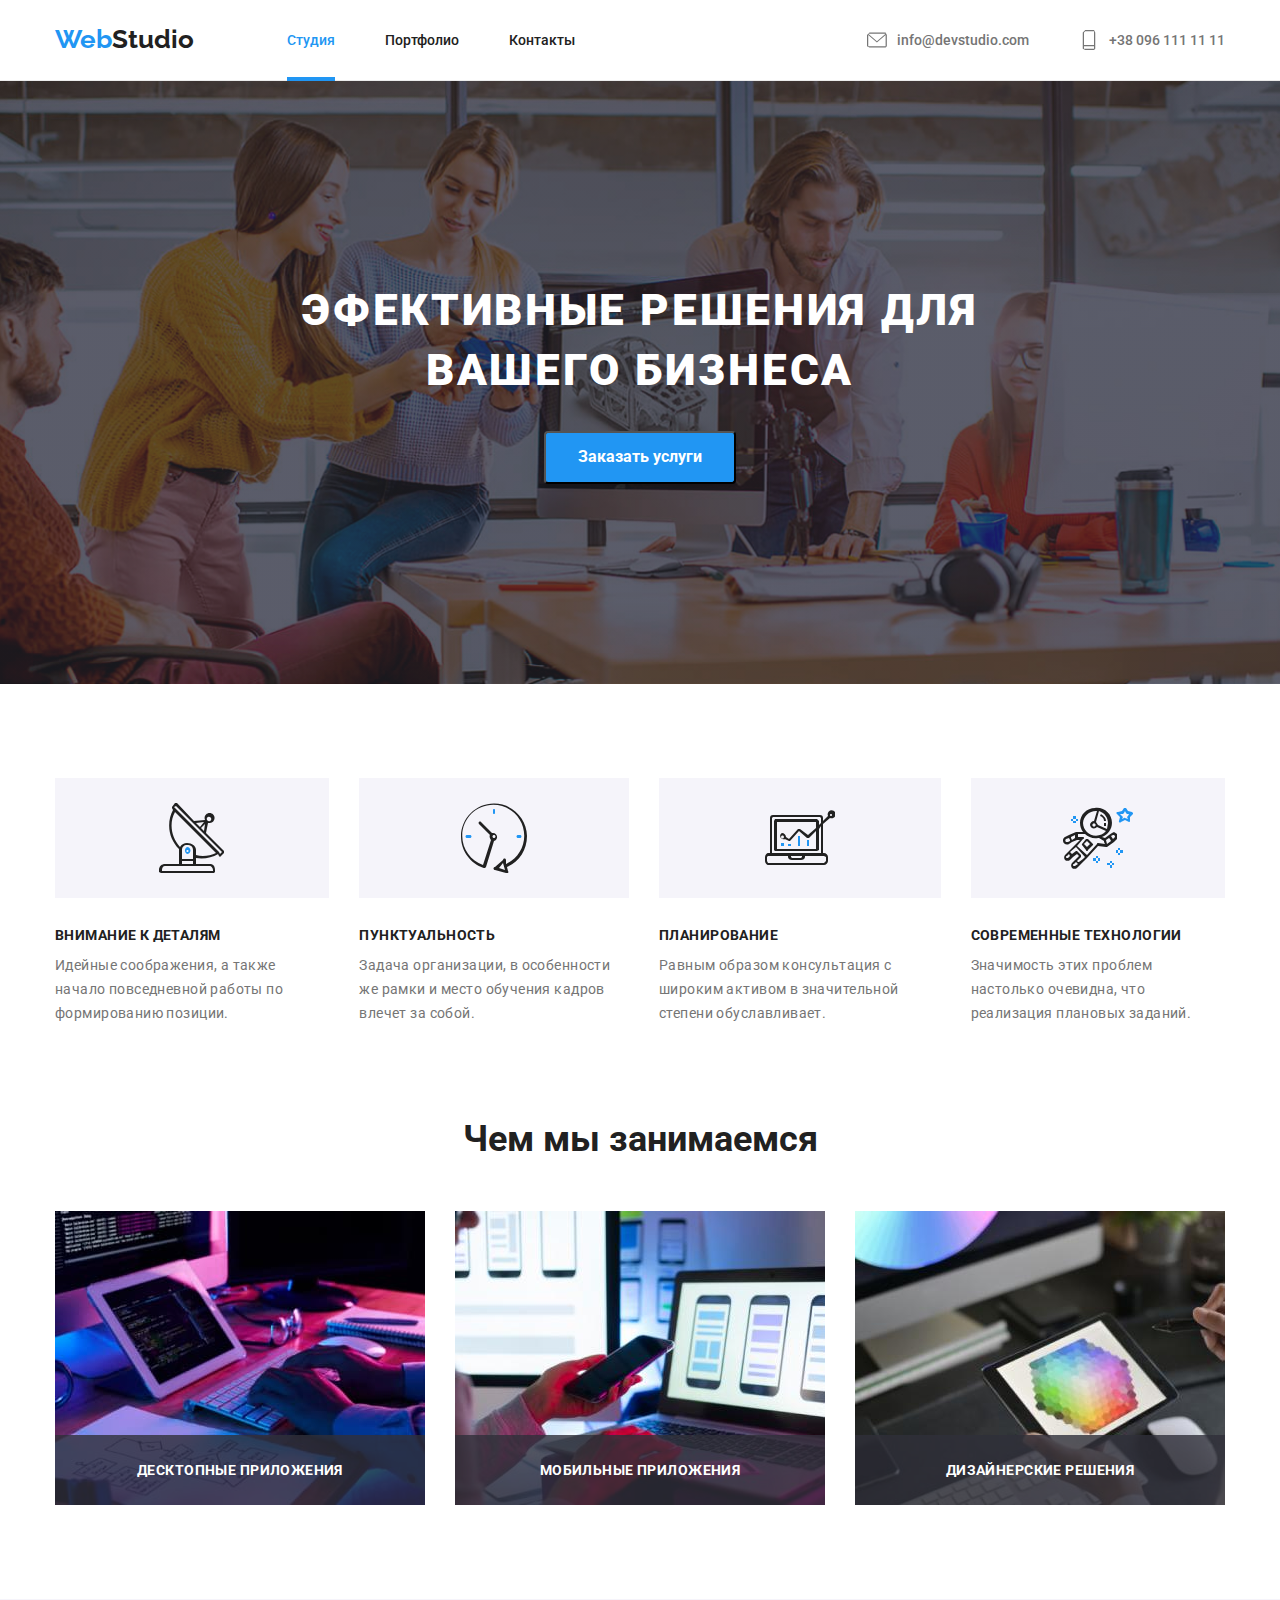
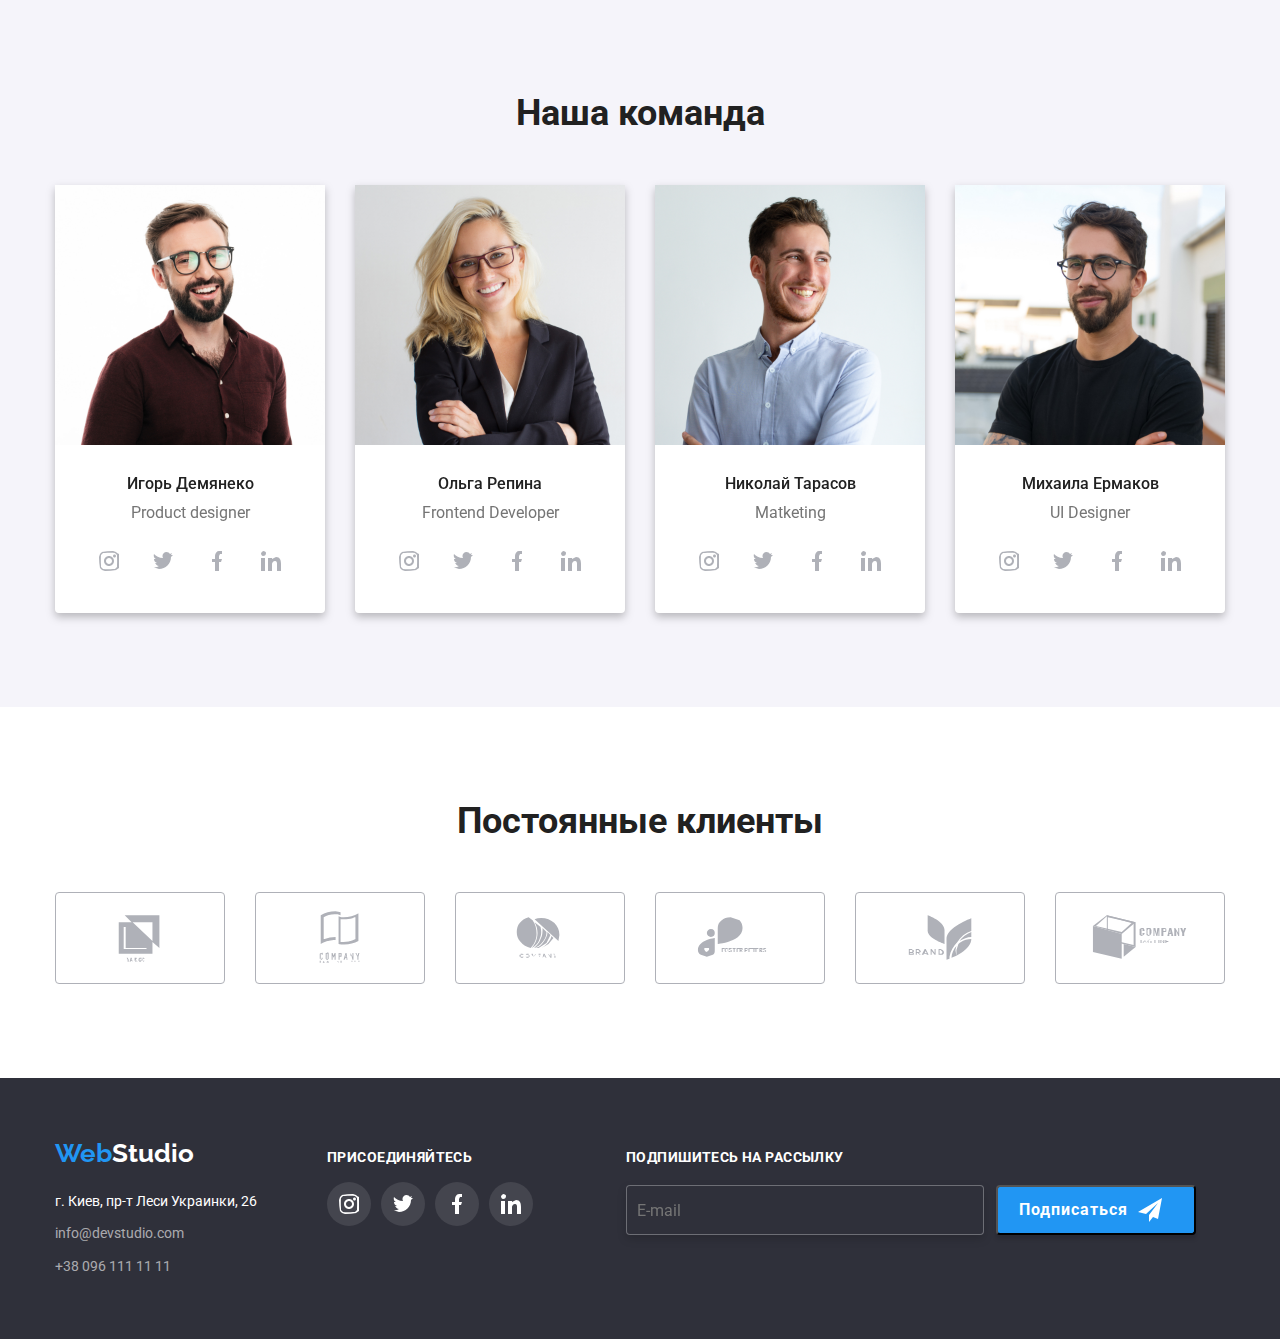
==== commit bcb689e8: "change outline-color in form" ====
--- a/index.html
+++ b/index.html
@@ -481,7 +481,7 @@
                 <span class="form-fild-name">Имя</span>
               </label>
               <svg class="modal-icon">
-                <use href="/image/icon/symbol-defs.svg#icon-person"></use>
+                <use href="./image/icon/symbol-defs.svg#icon-person"></use>
               </svg>
               <input class="form-name" type="text" name="name" id="name" />
             </div>
@@ -491,7 +491,7 @@
                 <span class="form-fild-name">Телефон</span>
               </label>
               <svg class="modal-icon">
-                <use href="/image/icon/symbol-defs.svg#icon-phone"></use>
+                <use href="./image/icon/symbol-defs.svg#icon-phone"></use>
               </svg>
               <input class="form-phone" type="tel" name="tel" id="tel" />
             </div>
@@ -501,7 +501,7 @@
                 <span class="form-fild-name">Почта</span>
               </label>
               <svg class="modal-icon">
-                <use href="/image/icon/symbol-defs.svg#icon-email"></use>
+                <use href="./image/icon/symbol-defs.svg#icon-email"></use>
               </svg>
               <input class="form-email" type="email" name="mail" id="email" />
             </div>
@@ -513,7 +513,7 @@
                   class="form-textarea"
                   name="comments"
                   id="comments"
-                  placeholder="  Введите текст"
+                  placeholder="Введите текст"
                 ></textarea>
               </label>
             </div>
@@ -527,9 +527,9 @@
                 name="checkbox"
                 id="checkbox"
               />
-              <span class="checkbox-castom" role="checkbox"> </span>
+              <span class="checkbox-castom" aria-checked="false" role="checkbox"> </span>
               Соглашаюсь с рассылкой и принимаю
-              <span class="form-checkbox-text-bly"> Условия договора</span>
+              <span class="form-checkbox-text-bly">Условия договора</span>
             </label>
           </div>
 
--- a/styles/styles.css
+++ b/styles/styles.css
@@ -52,6 +52,12 @@
   padding-bottom: 60px;
 }
 
+input {
+  outline: none;
+}
+textarea {
+  outline: none;
+}
 .container {
   width: 1200px;
   padding-left: 15px;
@@ -426,6 +432,7 @@
 
   color: #212121;
 }
+
 .modal-form {
   margin-right: 40px;
   margin-left: 40px;
@@ -455,13 +462,23 @@
   transition-property: border-color;
 }
 
+.form-field input:focus-visible {
+  border-color: var(--background-botton-color);
+
+  transition-duration: var(--time-for-hover);
+  transition-timing-function: var(--timing-fuktion);
+  transition-property: border-color;
+}
+
 .form-field:hover .modal-icon,
 .form-field:focus .modal-icon {
   fill: var(--background-botton-color);
 
-  transition-duration: var(--time-for-hover);
-  transition-timing-function: var(--timing-fuktion);
-  transition-property: fill;
+  border-color: var(--background-botton-color);
+
+  transition-duration: var(--time-for-hover);
+  transition-timing-function: var(--timing-fuktion);
+  transition-property: fill, border-color;
 }
 
 .form-field textarea {
@@ -522,6 +539,15 @@
   color: rgba(117, 117, 117, 0.5);
 }
 
+.form-textarea:hover,
+.form-textarea:focus {
+  border-color: var(--background-botton-color);
+
+  transition-duration: var(--time-for-hover);
+  transition-timing-function: var(--timing-fuktion);
+  transition-property: border-color;
+}
+
 .form-chekbox {
   display: flex;
 
@@ -560,7 +586,7 @@
   align-items: center;
 
   margin-right: 7px;
-  margin-top: 5px;
+
   width: 16px;
   height: 15px;
 
@@ -576,6 +602,7 @@
 }
 
 .form-checkbox-text-bly {
+  margin-left: 4px;
   text-decoration: underline;
   color: var(--background-botton-color);
 }
@@ -1135,6 +1162,7 @@
   filter: drop-shadow(0px 4px 4px rgba(0, 0, 0, 0.15));
   border-radius: 4px;
 
+  color: var(--white-color);
   background-color: var(--footer-background-color);
 }
 
@@ -1159,10 +1187,18 @@
 }
 
 .footer-subscribe {
-  margin-top: 10px;
+  margin-top: 7px;
   margin-right: 10px;
-  margin-left: 10px;
+  margin-left: 15px;
 
   width: 109px;
   height: 30px;
-}
+
+  letter-spacing: 0.06em;
+
+  font-weight: 700;
+  font-size: 16px;
+  line-height: 30px;
+
+  border-radius: 4px;
+}
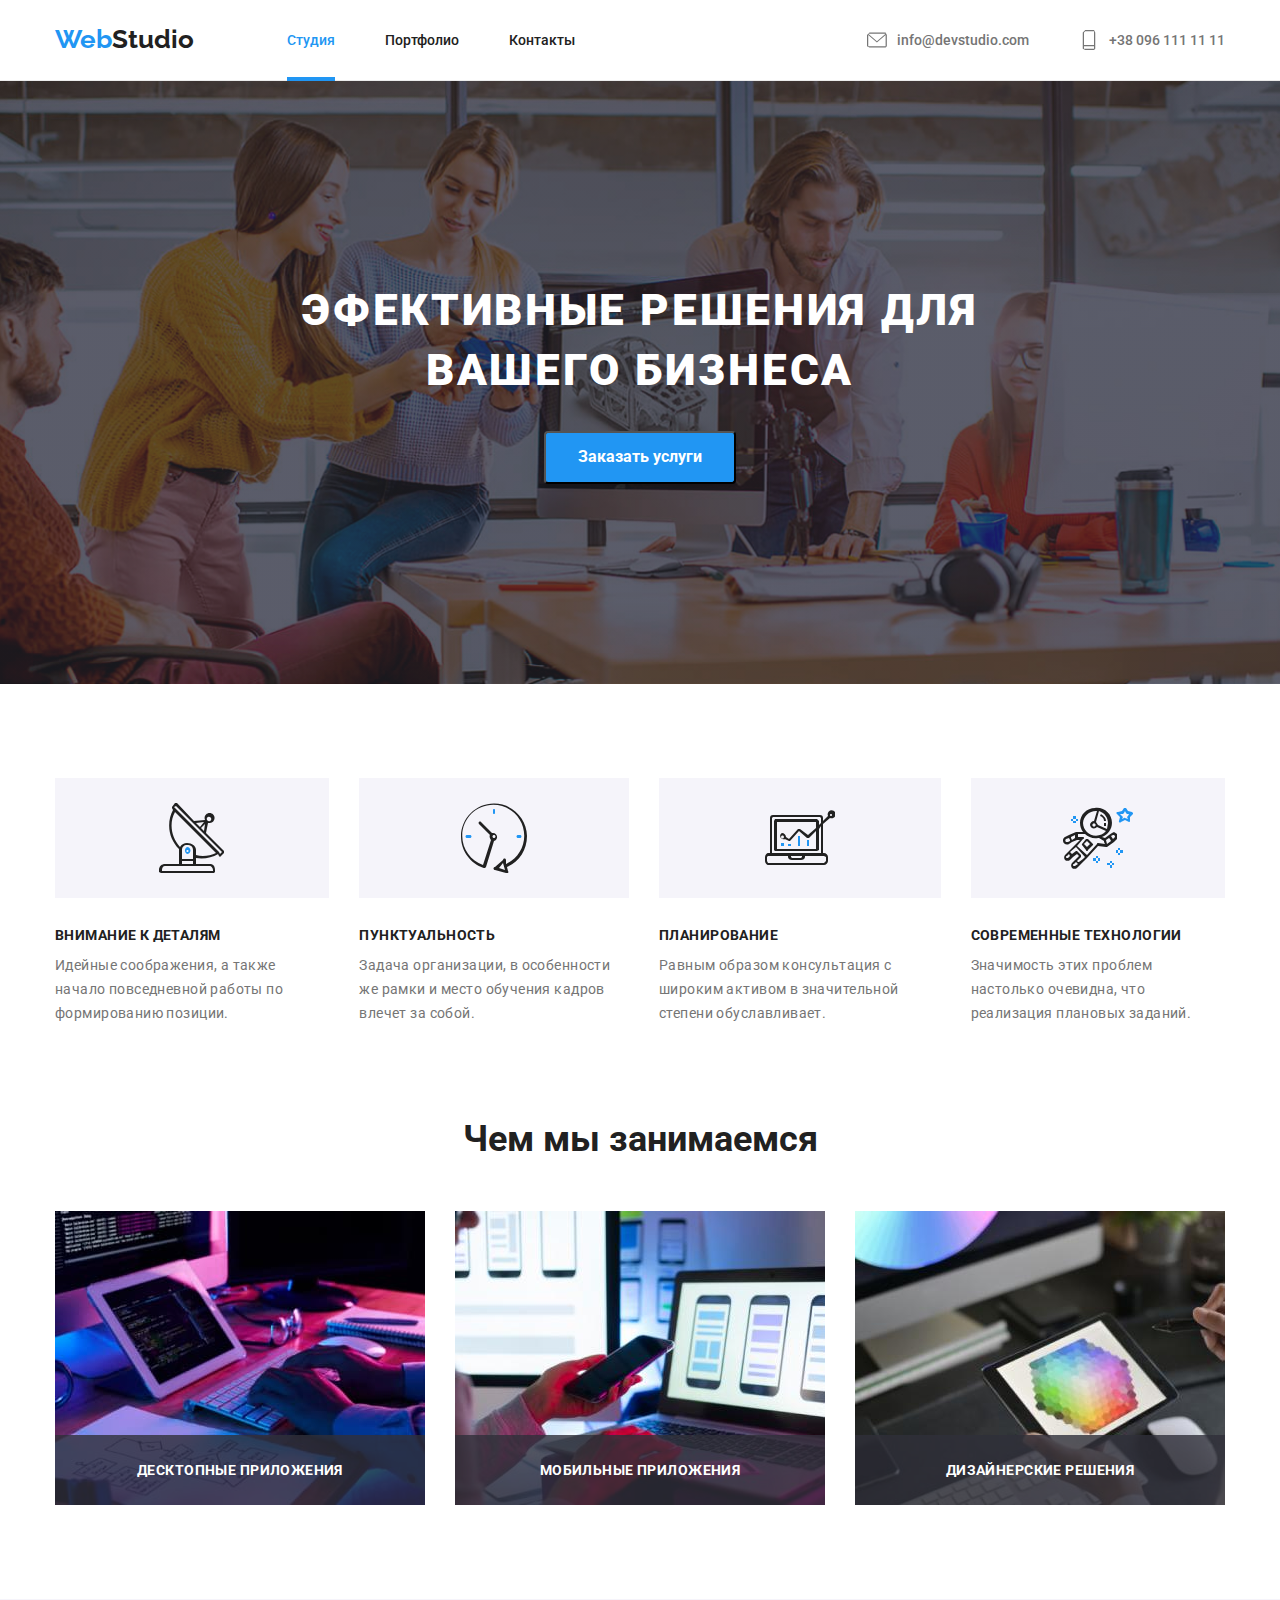
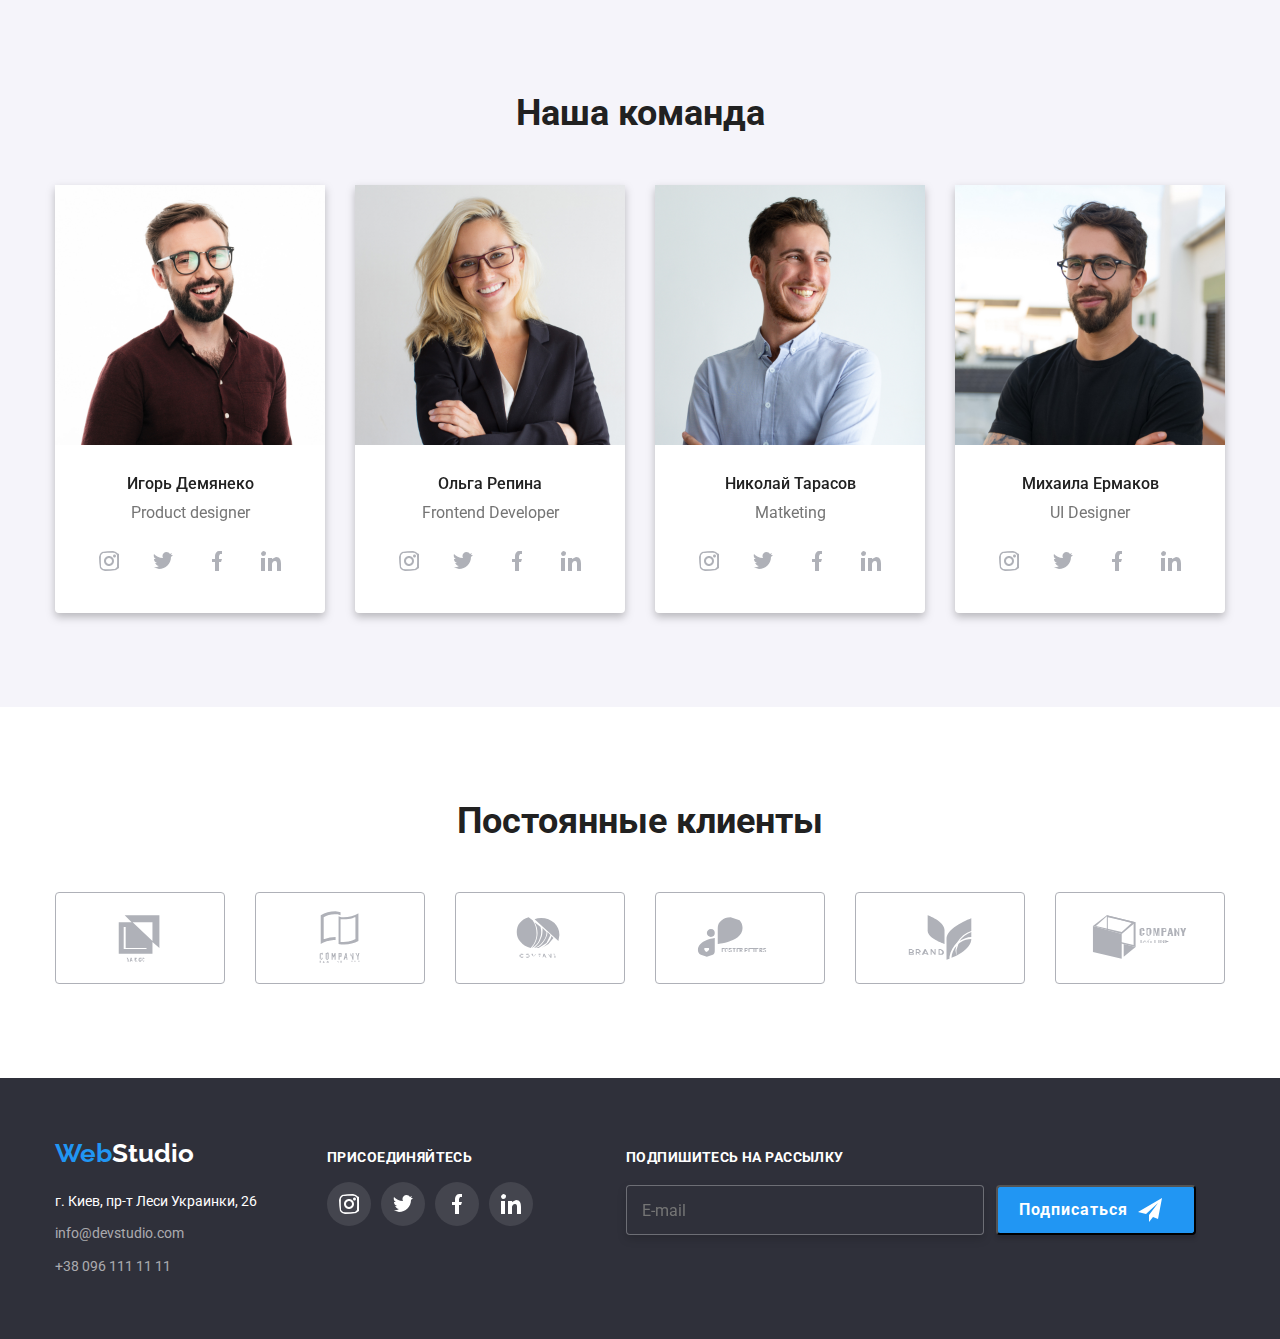
==== commit 028c9290: "add footer-input-email padding-left 15px" ====
--- a/index.html
+++ b/index.html
@@ -451,7 +451,7 @@
                 type="email"
                 name="mail"
                 id="mail"
-                placeholder="  E-mail"
+                placeholder="E-mail"
               />
               <button type="button" class="footer-button-form">
                 <span class="footer-subscribe"> Подписаться</span>
--- a/styles/styles.css
+++ b/styles/styles.css
@@ -10,6 +10,7 @@
   --text-on-image: rgba(47, 48, 58, 0.8);
   --time-for-hover: 250ms;
   --timing-fuktion: cubic-bezier(0.4, 0, 0.2, 1);
+  --color-text-form: rgb(117, 117, 117);
 }
 
 body {
@@ -421,8 +422,8 @@
 .form-head-text {
   font-family: Roboto;
 
-  margin-bottom: 12px;
-  margin-top: 40px;
+  padding-bottom: 12px;
+  padding-top: 40px;
 
   font-weight: 700;
   font-size: 20px;
@@ -434,8 +435,8 @@
 }
 
 .modal-form {
-  margin-right: 40px;
-  margin-left: 40px;
+  padding-right: 40px;
+  padding-left: 40px;
 }
 
 .form-field {
@@ -550,17 +551,22 @@
 
 .form-chekbox {
   display: flex;
-
-  color: rgb(0, 0, 0);
+  font-weight: normal;
+  font-size: 14px;
+  line-height: 24px;
+
+  letter-spacing: 0.03em;
+
+  color: rgb(117, 117, 117);
 }
 
 .form-agree {
   display: flex;
 
-  margin-top: 20px;
+  margin-top: 10px;
+  margin-bottom: 20px;
   margin-right: 52px;
   margin-left: 52px;
-  margin-bottom: 30px;
 
   font-weight: 400;
   font-size: 14px;
@@ -568,7 +574,7 @@
 
   letter-spacing: 0.03em;
 
-  color: #757575;
+  color: rgb(117, 117, 117);
 }
 
 .form-checkbox:checked + .checkbox-castom {
@@ -609,6 +615,7 @@
 .form-button {
   margin-right: 164px;
   margin-left: 164px;
+  margin-bottom: 40px;
   padding-left: 56px;
 
   width: 200px;
@@ -937,7 +944,7 @@
 
 .progects-link:hover,
 .progects-link:focus {
-  background-color: #ffffff;
+  background-color: var(--white-color);
 
   box-shadow: 0px 1px 1px rgba(0, 0, 0, 0.12), 0px 4px 4px rgba(0, 0, 0, 0.06),
     1px 4px 6px rgba(0, 0, 0, 0.16);
@@ -1145,7 +1152,7 @@
   letter-spacing: 0.03em;
   text-transform: uppercase;
 
-  color: #ffffff;
+  color: var(--white-color);
 }
 
 .footer-container-form {
@@ -1153,6 +1160,7 @@
 }
 .footer-input-email {
   margin-right: 12px;
+  padding-left: 15px;
 
   width: 358px;
   height: 50px;
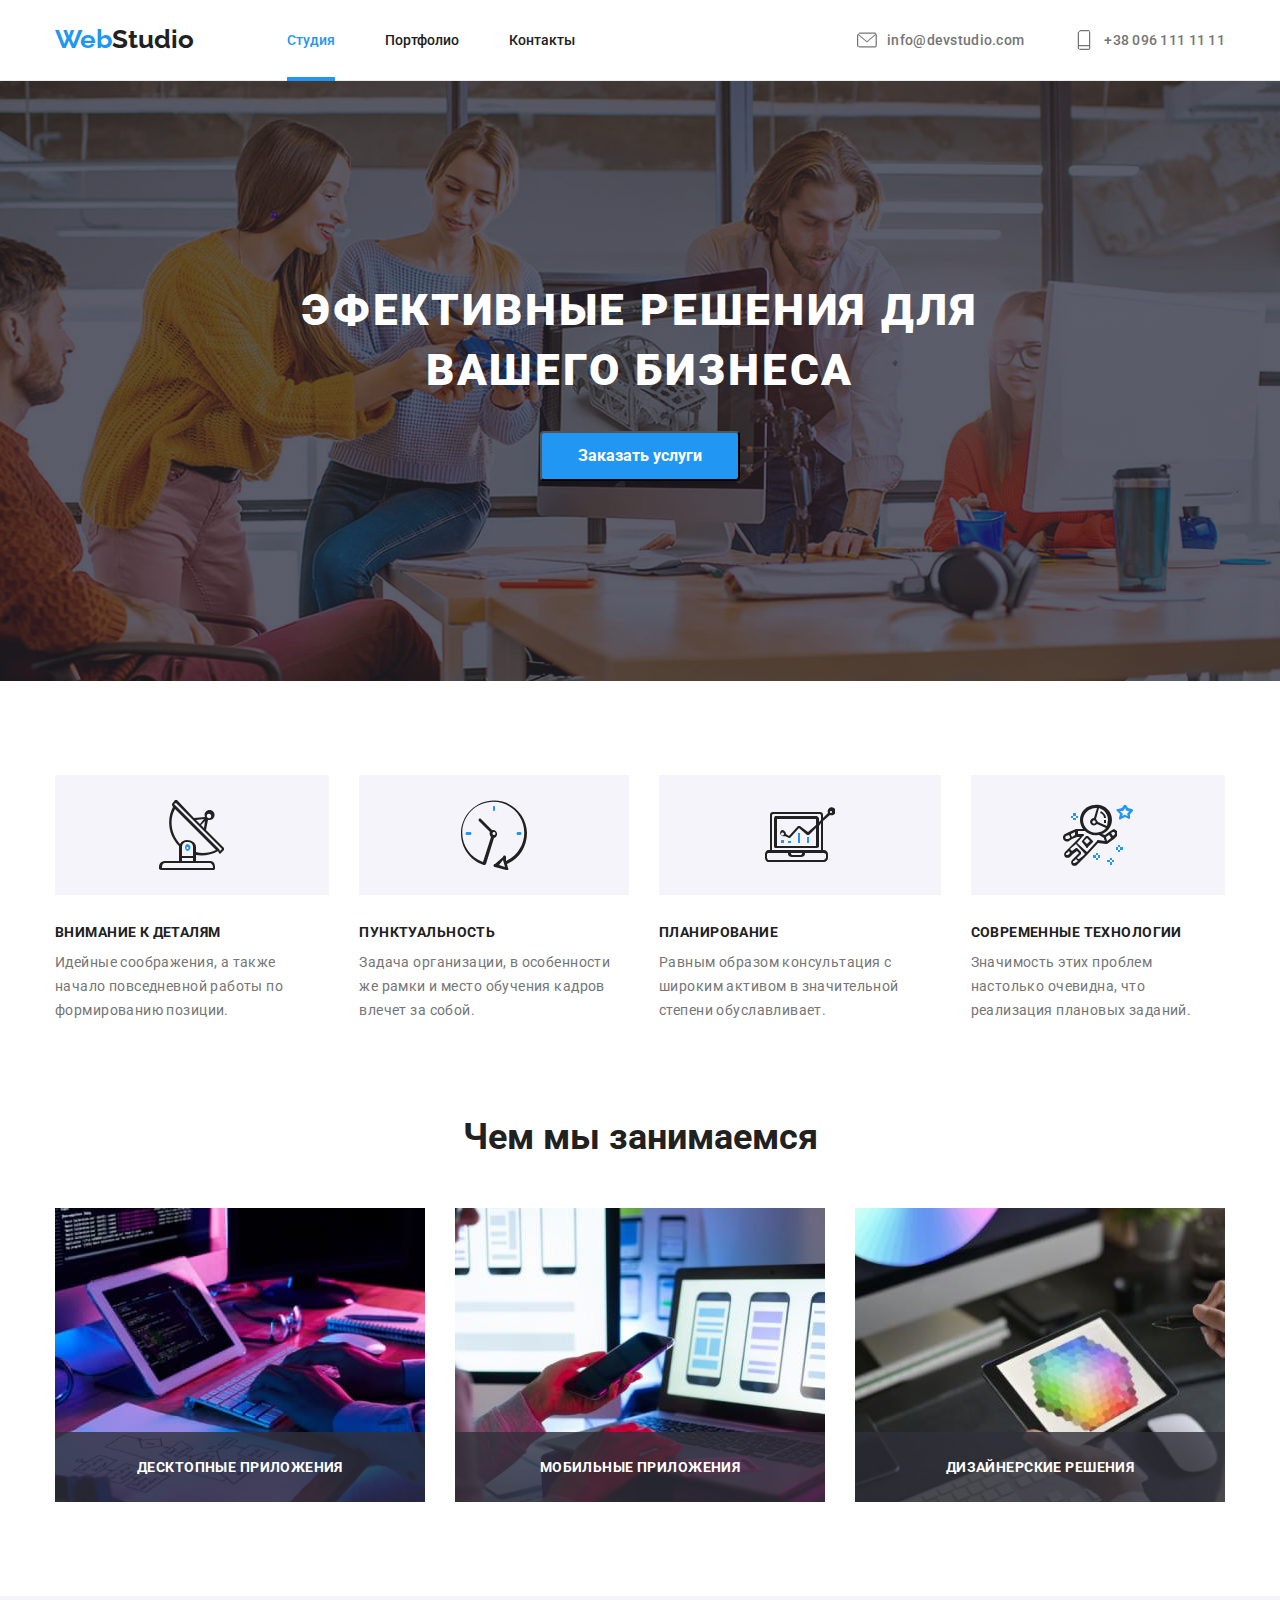
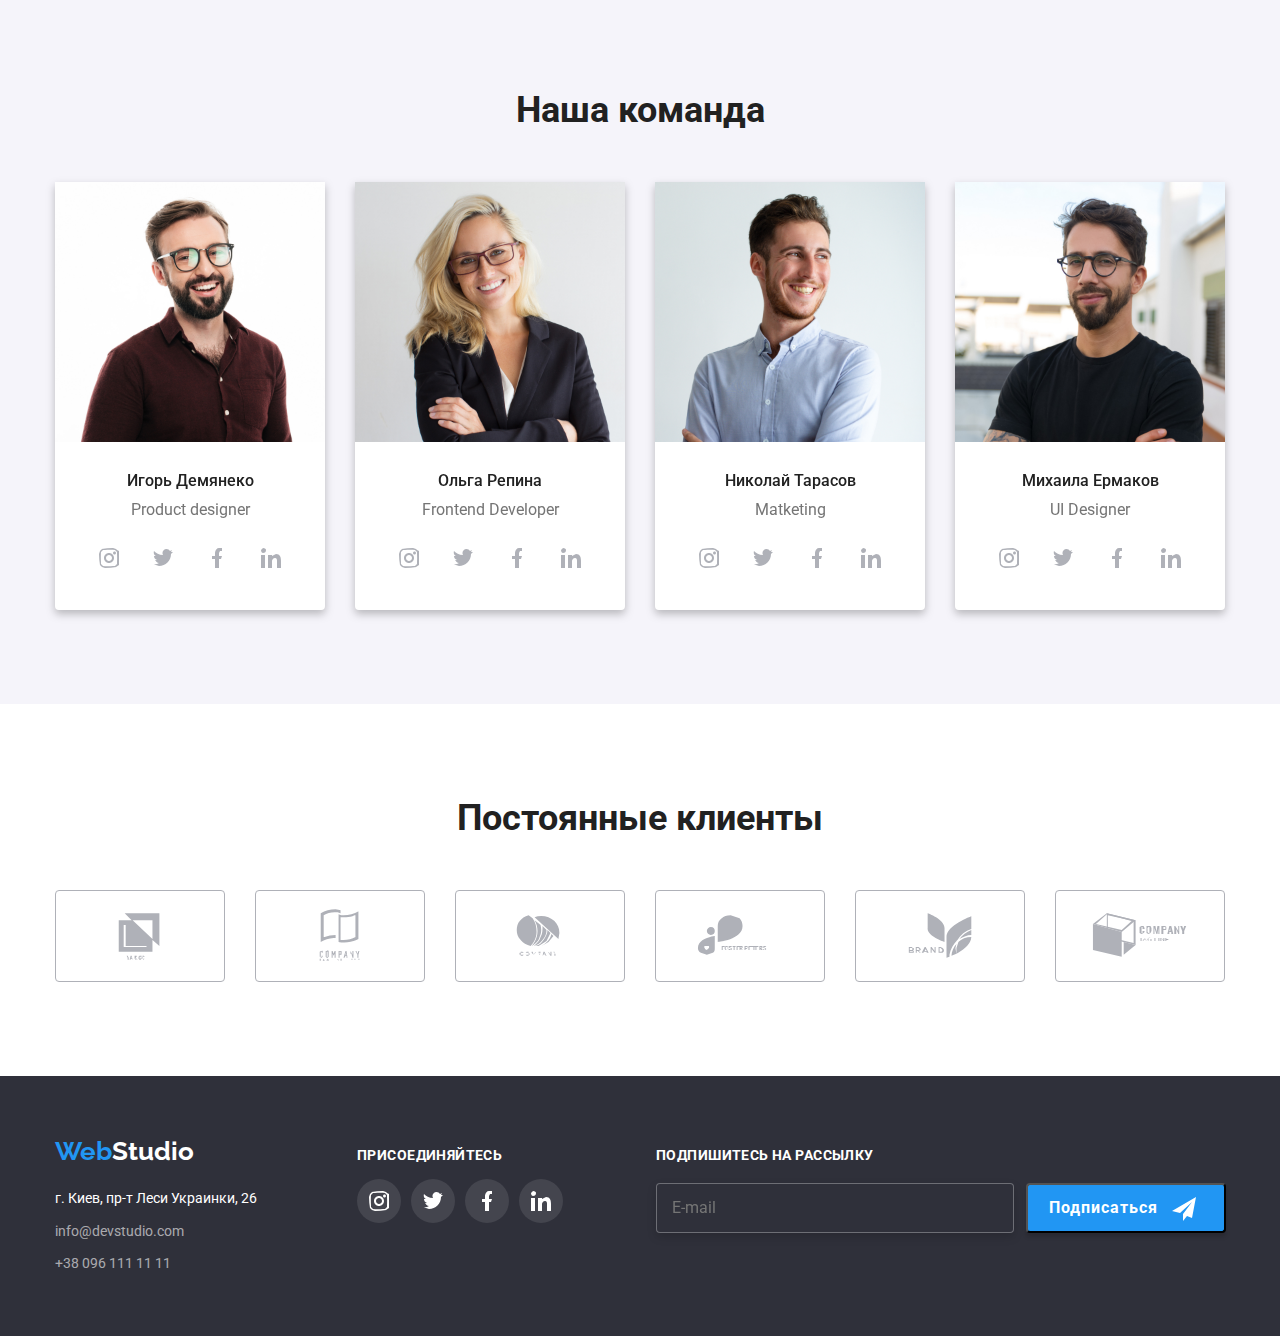
==== commit 2c0e054a: "BEM refactoring code" ====
--- a/index.html
+++ b/index.html
@@ -12,54 +12,54 @@
       href="https://fonts.googleapis.com/css2?family=Open+Sans:wght@400;500;700;800&family=Raleway:wght@700&family=Roboto:wght@400;500;700;900&display=swap"
       rel="stylesheet"
     />
-    <link rel="stylesheet" href="./styles/styles.css" type="text/css" />
+    <link rel="stylesheet" href="./css/styles.css" type="text/css" />
   </head>
   <body>
     <header>
       <div class="container container-header">
-        <a href="./index.html" rel="noreferrer nofollow" class="all-logo">
-          <span class="color-logo">Web</span><span class="logo">Studio</span>
+        <a href="./index.html" rel="noreferrer nofollow" class="logo">
+          Web<span class="logo__header">Studio</span>
         </a>
         <nav>
           <ul class="menu">
-            <li class="header">
+            <li class="menu__header">
               <a href="./index.html" rel="noreferrer nofollow" class="store-active"> Студия</a>
             </li>
-            <li class="header">
-              <a href="./portfolio.html" rel="noreferrer nofollow" class="menu-color">
+            <li class="menu__header">
+              <a href="./portfolio.html" rel="noreferrer nofollow" class="menu__link">
                 Портфолио
               </a>
             </li>
-            <li class="header">
-              <a href="" rel="noreferrer nofollow" class="menu-color"> Контакты</a>
+            <li class="menu__header">
+              <a href="" rel="noreferrer nofollow" class="menu__link"> Контакты</a>
             </li>
           </ul>
         </nav>
-        <ul class="adress-header">
-          <li class="header heder-contacts">
+        <ul class="adress">
+          <li class="adress__item">
             <a
               href="mailto:info@devstudio.com"
               rel="noreferrer nofollow"
-              class="header-color-contacts"
+              class="adress__link"
               aria-label="mail"
             >
-              <svg class="header-mail">
+              <svg class="adress__svg">
                 <use class="" href="./image/icon/symbol-defs.svg#icon-messeg-1"></use>
               </svg>
-              <span class="header-nomber"> info@devstudio.com</span>
+              <span class="adress__text"> info@devstudio.com</span>
             </a>
           </li>
-          <li class="header heder-contacts">
+          <li class="adress__item">
             <a
               href="tel:+380961111111"
               rel="noreferrer nofollow"
-              class="header-color-contacts"
+              class="adress__link"
               aria-label="phone-nomber"
             >
-              <svg class="header-icon-phone">
+              <svg class="adress__svg">
                 <use href="./image/icon/symbol-defs.svg#icon-smartphone-1"></use>
               </svg>
-              <span class="header-nomber">+38 096 111 11 11</span>
+              <span class="adress__text">+38 096 111 11 11</span>
             </a>
           </li>
         </ul>
@@ -71,56 +71,56 @@
         <div class="container">
           <h1 class="h1">ЭФЕКТИВНЫЕ РЕШЕНИЯ ДЛЯ ВАШЕГО БИЗНЕСА</h1>
 
-          <button name="button" type="button" class="index-bottom" data-modal-open>
+          <button name="button" type="button" class="button" data-modal-open>
             Заказать услуги
           </button>
         </div>
       </section>
       <!--what we do-->
       <section class="section">
-        <div class="container container-list">
-          <ul class="what-we-do">
-            <li class="item">
-              <div class="we-do-items">
-                <svg class="svg-we-do">
+        <div class="container">
+          <ul class="work">
+            <li class="work__item">
+              <div class="work__icon">
+                <svg class="work__svg">
                   <use href="./image/icon/symbol-defs.svg#icon-antenna-1-1"></use>
                 </svg>
               </div>
-              <h3 class="title-h3">ВНИМАНИЕ К ДЕТАЛЯМ</h3>
-              <p class="index-smoll-text">
+              <h3 class="work__h3">ВНИМАНИЕ К ДЕТАЛЯМ</h3>
+              <p class="work__text">
                 Идейные соображения, а также начало повседневной работы по формированию позиции.
               </p>
             </li>
-            <li class="item">
-              <div class="we-do-items">
-                <svg class="svg-we-do">
+            <li class="work__item">
+              <div class="work__icon">
+                <svg class="work__svg">
                   <use href="./image/icon/symbol-defs.svg#icon-clock-1-1"></use>
                 </svg>
               </div>
-              <h3 class="title-h3">ПУНКТУАЛЬНОСТЬ</h3>
-              <p class="index-smoll-text">
+              <h3 class="work__h3">ПУНКТУАЛЬНОСТЬ</h3>
+              <p class="work__text">
                 Задача организации, в особенности же рамки и место обучения кадров влечет за собой.
               </p>
             </li>
-            <li class="item">
-              <div class="we-do-items">
-                <svg class="svg-we-do">
+            <li class="work__item">
+              <div class="work__icon">
+                <svg class="work__svg">
                   <use href="./image/icon/symbol-defs.svg#icon-diagram-1-1"></use>
                 </svg>
               </div>
-              <h3 class="title-h3">ПЛАНИРОВАНИЕ</h3>
-              <p class="index-smoll-text">
+              <h3 class="work__h3">ПЛАНИРОВАНИЕ</h3>
+              <p class="work__text">
                 Равным образом консультация с широким активом в значительной степени обуславливает.
               </p>
             </li>
-            <li class="item">
-              <div class="we-do-items">
-                <svg class="svg-we-do">
+            <li class="work__item">
+              <div class="work__icon">
+                <svg class="work__svg">
                   <use href="./image/icon/symbol-defs.svg#icon-astronaut-1-1"></use>
                 </svg>
               </div>
-              <h3 class="title-h3">СОВРЕМЕННЫЕ ТЕХНОЛОГИИ</h3>
-              <p class="index-smoll-text">
+              <h3 class="work__h3">СОВРЕМЕННЫЕ ТЕХНОЛОГИИ</h3>
+              <p class="work__text">
                 Значимость этих проблем настолько очевидна, что реализация плановых заданий.
               </p>
             </li>
@@ -128,76 +128,76 @@
         </div>
       </section>
       <!--Робочий процес-->
-      <section class="section section-exemples">
+      <section class="section exemples__section">
         <div class="container">
-          <h2 class="title-h2">Чем мы занимаемся</h2>
-          <ul class="photo-work-proces">
-            <li class="photo-item">
+          <h2 class="title__h2">Чем мы занимаемся</h2>
+          <ul class="exemples__photos">
+            <li class="exemples__photo_item">
               <img
                 src="./image/box1.jpg"
                 width="370"
                 height="294"
                 alt="Написание кода на компютере"
               />
-              <div class="photo-text">Десктопные приложения</div>
-            </li>
-            <li class="photo-item">
+              <div class="exemples__photo_text">Десктопные приложения</div>
+            </li>
+            <li class="exemples__photo_item">
               <img
                 src="./image/box2.jpg"
                 width="370"
                 height="294"
                 alt="Дизайн продукта на телефоне"
               />
-              <div class="photo-text">Мобильные приложения</div>
-            </li>
-            <li class="photo-item">
+              <div class="exemples__photo_text">Мобильные приложения</div>
+            </li>
+            <li class="exemples__photo_item">
               <img src="./image/box3.jpg" width="370" height="294" alt="Выбор цвета" />
-              <div class="photo-text">Дизайнерские решения</div>
+              <div class="exemples__photo_text">Дизайнерские решения</div>
             </li>
           </ul>
         </div>
       </section>
-      <!--Наша команда-->
+      <!--TEAM-->
       <section class="team section">
         <div class="container">
-          <h2 class="title-h2">Наша команда</h2>
-          <ul class="team-list">
-            <li class="person">
+          <h2 class="title__h2">Наша команда</h2>
+          <ul class="team__list">
+            <li class="team__person">
               <img
-                class="image-class"
+                class="team__image"
                 src="./image/img.jpg"
                 alt="Фотография Игоря Демяннеко"
                 width="270"
                 height="260"
               />
-              <div class="person-info">
-                <h3 class="name-workers">Игорь Демянеко</h3>
-                <p class="profession-worker">Product designer</p>
-                <ul class="person-icon-list">
-                  <li class="person-list-items">
-                    <a href="" class="person-icon-1">
-                      <svg class="person-icon">
+              <div class="team__info">
+                <h3 class="team__name">Игорь Демянеко</h3>
+                <p class="team__profession">Product designer</p>
+                <ul class="icons">
+                  <li class="icons__item">
+                    <a href="" class="icons__link">
+                      <svg class="icon__svg">
                         <use href="./image/icon/symbol-defs.svg#icon-instagram"></use>
                       </svg>
                     </a>
                   </li>
-                  <li class="person-list-items">
-                    <a href="" class="person-icon-1">
-                      <svg class="person-icon">
+                  <li class="icons__item">
+                    <a href="" class="icons__link">
+                      <svg class="icon__svg">
                         <use href="./image/icon/symbol-defs.svg#icon-twitter"></use>
                       </svg>
                     </a>
                   </li>
-                  <li class="person-list-items">
-                    <a href="" class="person-icon-1">
-                      <svg class="person-icon">
+                  <li class="icons__item">
+                    <a href="" class="icons__link">
+                      <svg class="icon__svg">
                         <use href="./image/icon/symbol-defs.svg#icon-facebook"></use>
                       </svg>
                     </a>
                   </li>
-                  <li class="person-list-items">
-                    <a href="" class="person-icon-1">
-                      <svg class="person-icon">
+                  <li class="icons__item">
+                    <a href="" class="icons__link">
+                      <svg class="icon__svg">
                         <use href="./image/icon/symbol-defs.svg#icon-linkedin"></use>
                       </svg>
                     </a>
@@ -205,42 +205,42 @@
                 </ul>
               </div>
             </li>
-            <li class="person">
+            <li class="team__person">
               <img
-                class="image-class"
+                class="team__image"
                 src="./image/img1.jpg"
                 alt="Фотография Ольги Репиной"
                 width="270"
                 height="260"
               />
-              <div class="person-info">
-                <h3 class="name-workers">Ольга Репина</h3>
-                <p class="profession-worker">Frontend Developer</p>
-                <ul class="person-icon-list">
-                  <li class="person-list-items">
-                    <a href="" class="person-icon-1">
-                      <svg class="person-icon">
+              <div class="team__info">
+                <h3 class="team__name">Ольга Репина</h3>
+                <p class="team__profession">Frontend Developer</p>
+                <ul class="icons">
+                  <li class="icons__item">
+                    <a href="" class="icons__link">
+                      <svg class="icon__svg">
                         <use href="./image/icon/symbol-defs.svg#icon-instagram"></use>
                       </svg>
                     </a>
                   </li>
-                  <li class="person-list-items">
-                    <a href="" class="person-icon-1">
-                      <svg class="person-icon">
+                  <li class="icons__item">
+                    <a href="" class="icons__link">
+                      <svg class="icon__svg">
                         <use href="./image/icon/symbol-defs.svg#icon-twitter"></use>
                       </svg>
                     </a>
                   </li>
-                  <li class="person-list-items">
-                    <a href="" class="person-icon-1">
-                      <svg class="person-icon">
+                  <li class="icons__item">
+                    <a href="" class="icons__link">
+                      <svg class="icon__svg">
                         <use href="./image/icon/symbol-defs.svg#icon-facebook"></use>
                       </svg>
                     </a>
                   </li>
-                  <li class="person-list-items">
-                    <a href="" class="person-icon-1">
-                      <svg class="person-icon">
+                  <li class="icons__item">
+                    <a href="" class="icons__link">
+                      <svg class="icon__svg">
                         <use href="./image/icon/symbol-defs.svg#icon-linkedin"></use>
                       </svg>
                     </a>
@@ -248,42 +248,42 @@
                 </ul>
               </div>
             </li>
-            <li class="person">
+            <li class="team__person">
               <img
-                class="image-class"
+                class="team__image"
                 src="./image/img2.jpg"
                 alt="Фотография Николая Тарасова"
                 width="270"
                 height="260"
               />
-              <div class="person-info">
-                <h3 class="name-workers">Николай Тарасов</h3>
-                <p class="profession-worker">Matketing</p>
-                <ul class="person-icon-list">
-                  <li class="person-list-items">
-                    <a href="" class="person-icon-1">
-                      <svg class="person-icon">
+              <div class="team__info">
+                <h3 class="team__name">Николай Тарасов</h3>
+                <p class="team__profession">Matketing</p>
+                <ul class="icons">
+                  <li class="icons__item">
+                    <a href="" class="icons__link">
+                      <svg class="icon__svg">
                         <use href="./image/icon/symbol-defs.svg#icon-instagram"></use>
                       </svg>
                     </a>
                   </li>
-                  <li class="person-list-items">
-                    <a href="" class="person-icon-1">
-                      <svg class="person-icon">
+                  <li class="icons__item">
+                    <a href="" class="icons__link">
+                      <svg class="icon__svg">
                         <use href="./image/icon/symbol-defs.svg#icon-twitter"></use>
                       </svg>
                     </a>
                   </li>
-                  <li class="person-list-items">
-                    <a href="" class="person-icon-1">
-                      <svg class="person-icon">
+                  <li class="icons__item">
+                    <a href="" class="icons__link">
+                      <svg class="icon__svg">
                         <use href="./image/icon/symbol-defs.svg#icon-facebook"></use>
                       </svg>
                     </a>
                   </li>
-                  <li class="person-list-items">
-                    <a href="" class="person-icon-1">
-                      <svg class="person-icon">
+                  <li class="icons__item">
+                    <a href="" class="icons__link">
+                      <svg class="icon__svg">
                         <use href="./image/icon/symbol-defs.svg#icon-linkedin"></use>
                       </svg>
                     </a>
@@ -291,42 +291,42 @@
                 </ul>
               </div>
             </li>
-            <li class="person">
+            <li class="team__person">
               <img
-                class="image-class"
+                class="team__image"
                 src="./image/img3.jpg"
                 alt="Фотография Михаила Ермакова"
                 width="270"
                 height="260"
               />
-              <div class="person-info">
-                <h3 class="name-workers">Михаила Ермаков</h3>
-                <p class="profession-worker">UI Designer</p>
-                <ul class="person-icon-list">
-                  <li class="person-list-items">
-                    <a href="" class="person-icon-1">
-                      <svg class="person-icon">
+              <div class="team__info">
+                <h3 class="team__name">Михаила Ермаков</h3>
+                <p class="team__profession">UI Designer</p>
+                <ul class="icons">
+                  <li class="icons__item">
+                    <a href="" class="icons__link">
+                      <svg class="icon__svg">
                         <use href="./image/icon/symbol-defs.svg#icon-instagram"></use>
                       </svg>
                     </a>
                   </li>
-                  <li class="person-list-items">
-                    <a href="" class="person-icon-1">
-                      <svg class="person-icon">
+                  <li class="icons__item">
+                    <a href="" class="icons__link">
+                      <svg class="icon__svg">
                         <use href="./image/icon/symbol-defs.svg#icon-twitter"></use>
                       </svg>
                     </a>
                   </li>
-                  <li class="person-list-items">
-                    <a href="" class="person-icon-1">
-                      <svg class="person-icon">
+                  <li class="icons__item">
+                    <a href="" class="icons__link">
+                      <svg class="icon__svg">
                         <use href="./image/icon/symbol-defs.svg#icon-facebook"></use>
                       </svg>
                     </a>
                   </li>
-                  <li class="person-list-items">
-                    <a href="" class="person-icon-1">
-                      <svg class="person-icon">
+                  <li class="icons__item">
+                    <a href="" class="icons__link">
+                      <svg class="icon__svg">
                         <use href="./image/icon/symbol-defs.svg#icon-linkedin"></use>
                       </svg>
                     </a>
@@ -340,46 +340,46 @@
       <!-- our clients -->
       <section class="section">
         <div class="container">
-          <h2 class="title-h2">Постоянные клиенты</h2>
-          <ul class="clients-list">
-            <li class="clients-item">
-              <a href="" class="clients-link">
-                <svg class="clients-icon">
+          <h2 class="title__h2">Постоянные клиенты</h2>
+          <ul class="clients__list">
+            <li class="clients__item">
+              <a href="" class="clients__link">
+                <svg class="clients__icon">
                   <use href="./image/icon/symbol-defs.svg#icon-rectengl-1"></use>
                 </svg>
               </a>
             </li>
-            <li class="clients-item">
-              <a href="" class="clients-link">
-                <svg class="clients-icon">
+            <li class="clients__item">
+              <a href="" class="clients__link">
+                <svg class="clients__icon">
                   <use href="./image/icon/symbol-defs.svg#icon-book-1"></use>
                 </svg>
               </a>
             </li>
-            <li class="clients-item">
-              <a href="" class="clients-link">
-                <svg class="clients-icon">
+            <li class="clients__item">
+              <a href="" class="clients__link">
+                <svg class="clients__icon">
                   <use href="./image/icon/symbol-defs.svg#icon-circle-1"></use>
                 </svg>
               </a>
             </li>
-            <li class="clients-item">
-              <a href="" class="clients-link">
-                <svg class="clients-icon">
+            <li class="clients__item">
+              <a href="" class="clients__link">
+                <svg class="clients__icon">
                   <use href="./image/icon/symbol-defs.svg#icon-drop-1"></use>
                 </svg>
               </a>
             </li>
-            <li class="clients-item">
-              <a href="" class="clients-link">
-                <svg class="clients-icon">
+            <li class="clients__item">
+              <a href="" class="clients__link">
+                <svg class="clients__icon">
                   <use href="./image/icon/symbol-defs.svg#icon-leaf-1"></use>
                 </svg>
               </a>
             </li>
-            <li class="clients-item">
-              <a href="" class="clients-link">
-                <svg class="clients-icon">
+            <li class="clients__item">
+              <a href="" class="clients__link">
+                <svg class="clients__icon">
                   <use href="./image/icon/symbol-defs.svg#icon-box-1"></use>
                 </svg>
               </a>
@@ -388,53 +388,56 @@
         </div>
       </section>
     </main>
-    <footer class="footer-background-color">
-      <div class="container container-footer">
+    <footer class="footer__background">
+      <div class="container footer__container">
         <div>
-          <a href="./index.html" rel="noreferrer nofollow" class="logo footer-logo">
-            <span class="color-logo">Web</span><span class="footer-color">Studio</span><br />
+          <a href="./index.html" rel="noreferrer nofollow" class="logo">
+            Web<span class="footer__address_color">Studio</span><br />
           </a>
           <address>
             <ul>
-              <li class="footer">
-                <a href="" class="footer-color">г. Киев, пр-т Леси Украинки, 26</a><br />
+              <li class="address">
+                <a href="" class="footer__address_color">г. Киев, пр-т Леси Украинки, 26</a><br />
               </li>
-              <li class="footer">
-                <a href="mailto:info@devstudio.com" class="contacts">info@devstudio.com</a><br />
+              <li class="address">
+                <a href="mailto:info@devstudio.com" class="footer__address_greyy">
+                  info@devstudio.com </a
+                ><br />
               </li>
-              <li class="footer">
-                <a href="tel:+380961111111" class="contacts">+38 096 111 11 11</a><br />
+              <li class="address">
+                <a href="tel:+380961111111" class="footer__address_greyy">+38 096 111 11 11</a
+                ><br />
               </li>
             </ul>
           </address>
         </div>
-        <div class="footer-social">
-          <p class="footer-join">присоединяйтесь</p>
-          <ul class="person-icon-list">
-            <li class="person-list-items">
-              <a href="" class="person-link">
-                <svg class="person-icon-futer">
+        <div class="footer__social">
+          <p class="footer__join">присоединяйтесь</p>
+          <ul class="icons">
+            <li class="icons__item">
+              <a href="" class="icons__link--footer">
+                <svg class="icon__svg icon__svg--footer">
                   <use href="./image/icon/symbol-defs.svg#icon-instagram"></use>
                 </svg>
               </a>
             </li>
-            <li class="person-list-items">
-              <a href="" class="person-link">
-                <svg class="person-icon-futer">
+            <li class="icons__item">
+              <a href="" class="icons__link--footer">
+                <svg class="icon__svg icon__svg--footer">
                   <use href="./image/icon/symbol-defs.svg#icon-twitter"></use>
                 </svg>
               </a>
             </li>
-            <li class="person-list-items">
-              <a href="" class="person-link">
-                <svg class="person-icon-futer">
+            <li class="icons__item">
+              <a href="" class="icons__link--footer">
+                <svg class="icon__svg icon__svg--footer">
                   <use href="./image/icon/symbol-defs.svg#icon-facebook"></use>
                 </svg>
               </a>
             </li>
-            <li class="person-list-items">
-              <a href="" class="person-link">
-                <svg class="person-icon-futer">
+            <li class="icons__item">
+              <a href="" class="icons__link--footer">
+                <svg class="icon__svg icon__svg--footer">
                   <use href="./image/icon/symbol-defs.svg#icon-linkedin"></use>
                 </svg>
               </a>
@@ -442,20 +445,14 @@
           </ul>
         </div>
 
-        <div class="footer-form">
+        <div class="form">
           <form>
-            <p class="footer-text-form">Подпишитесь на рассылку</p>
-            <div class="footer-container-form">
-              <input
-                class="footer-input-email"
-                type="email"
-                name="mail"
-                id="mail"
-                placeholder="E-mail"
-              />
-              <button type="button" class="footer-button-form">
-                <span class="footer-subscribe"> Подписаться</span>
-                <svg class="footer-icon-send">
+            <p class="form__text">Подпишитесь на рассылку</p>
+            <div class="form__container">
+              <input class="form__email" type="email" name="mail" id="mail" placeholder="E-mail" />
+              <button type="button" class="button">
+                <span class="form__subscribe"> Подписаться</span>
+                <svg class="form__send">
                   <use href="./image/icon/symbol-defs.svg#icon-send"></use>
                 </svg>
               </button>
@@ -466,51 +463,51 @@
     </footer>
     <div class="backdrop is-hidden" data-modal>
       <div class="modal">
-        <button type="button" class="button-modal-close" data-modal-close>
-          <svg class="icon-close">
+        <button type="button" class="modal__close" data-modal-close>
+          <svg class="modal__icon--close">
             <use href="./image/icon/symbol-defs.svg#icon-close"></use>
           </svg>
         </button>
 
         <form>
-          <p class="form-head-text">Оставьте свои данные, мы вам перезвоним</p>
-
-          <div class="modal-form" role="group">
-            <div class="form-field">
+          <p class="modal__text">Оставьте свои данные, мы вам перезвоним</p>
+
+          <div class="modal__form" role="group">
+            <div class="modal__field">
               <label for="name">
-                <span class="form-fild-name">Имя</span>
+                <span class="modal__name">Имя</span>
               </label>
-              <svg class="modal-icon">
+              <svg class="modal__icon">
                 <use href="./image/icon/symbol-defs.svg#icon-person"></use>
               </svg>
-              <input class="form-name" type="text" name="name" id="name" />
+              <input class="modal__input" type="text" name="name" id="name" />
             </div>
 
-            <div class="form-field">
+            <div class="modal__field">
               <label for="tel">
-                <span class="form-fild-name">Телефон</span>
+                <span class="modal__name">Телефон</span>
               </label>
-              <svg class="modal-icon">
+              <svg class="modal__icon">
                 <use href="./image/icon/symbol-defs.svg#icon-phone"></use>
               </svg>
-              <input class="form-phone" type="tel" name="tel" id="tel" />
+              <input class="modal__input" type="tel" name="tel" id="tel" />
             </div>
 
-            <div class="form-field">
+            <div class="modal__field">
               <label for="mail">
-                <span class="form-fild-name">Почта</span>
+                <span class="modal__name">Почта</span>
               </label>
-              <svg class="modal-icon">
+              <svg class="modal__icon">
                 <use href="./image/icon/symbol-defs.svg#icon-email"></use>
               </svg>
-              <input class="form-email" type="email" name="mail" id="email" />
+              <input class="modal__input" type="email" name="mail" id="email" />
             </div>
 
-            <div class="form-field">
+            <div class="modal__field">
               <label for="comments">
-                <span class="form-fild-name">Коментарии</span>
+                <span class="modal__name">Коментарии</span>
                 <textarea
-                  class="form-textarea"
+                  class="modal__textarea"
                   name="comments"
                   id="comments"
                   placeholder="Введите текст"
@@ -519,21 +516,21 @@
             </div>
           </div>
 
-          <div class="form-agree">
-            <label class="form-chekbox" for="checkbox">
+          <div class="modal__agree">
+            <label class="modal__chekbox" for="checkbox">
               <input
-                class="form-checkbox visually-hidden"
+                class="modal__chekbox--standart visually-hidden"
                 type="checkbox"
                 name="checkbox"
                 id="checkbox"
               />
-              <span class="checkbox-castom" aria-checked="false" role="checkbox"> </span>
+              <span class="modal__chekbox--castom" aria-checked="false" role="checkbox"> </span>
               Соглашаюсь с рассылкой и принимаю
-              <span class="form-checkbox-text-bly">Условия договора</span>
+              <span class="modal__text--agree">Условия договора</span>
             </label>
           </div>
 
-          <button class="form-button" type="submit">Отправить</button>
+          <button class="button form-button" type="submit">Отправить</button>
         </form>
       </div>
     </div>
--- a/css/styles.css
+++ b/css/styles.css
@@ -0,0 +1,1137 @@
+:root {
+  --body-text-color: rgb(33, 33, 33);
+  --image-text-color: rgb(117, 117, 117);
+  --background-botton-color: rgb(33, 150, 243);
+  --white-color: rgb(255, 255, 255);
+  --footer-background-color: rgb(47, 48, 58);
+  --footer-contacts-color: rgba(255, 255, 255, 0.6);
+  --icon-clients: rgba(175, 177, 184, 1);
+  --back-svg-color: rgb(245, 244, 250);
+  --text-on-image: rgba(47, 48, 58, 0.8);
+  --time-for-hover: 250ms;
+  --timing-fuktion: cubic-bezier(0.4, 0, 0.2, 1);
+  --color-text-form: rgb(117, 117, 117);
+}
+
+body {
+  font-family: Roboto, Open-Sans;
+  font-weight: 400;
+  color: var(--body-text-color);
+}
+
+/* ----------------------------------------Загальні----- */
+li {
+  list-style-type: none;
+}
+
+a {
+  text-decoration: none;
+}
+
+img {
+  display: block;
+}
+
+h1,
+h2,
+h3,
+h4,
+p,
+ul,
+nav {
+  margin: 0;
+  padding: 0;
+  border: 0;
+}
+
+header {
+  border-bottom: 1px solid #ececec;
+}
+
+footer {
+  padding-top: 60px;
+  padding-bottom: 60px;
+}
+
+input {
+  outline: none;
+}
+
+textarea {
+  outline: none;
+}
+
+.container {
+  width: 1200px;
+  padding-left: 15px;
+  padding-right: 15px;
+  margin-left: auto;
+  margin-right: auto;
+}
+
+.section {
+  padding-top: 94px;
+  padding-bottom: 94px;
+}
+
+.visually-hidden {
+  position: absolute;
+  width: 1px;
+  height: 1px;
+  margin: -1px;
+  border: 0;
+  padding: 0;
+  white-space: nowrap;
+  clip-path: inset(100%);
+  clip: rect(0 0 0 0);
+  overflow: hidden;
+}
+
+/* ------------------------------- ХЕДЕР---- */
+.container-header {
+  display: flex;
+  flex-direction: row;
+  align-items: center;
+}
+
+.logo {
+  margin-left: 0px;
+  margin-right: 93px;
+  padding-top: 24px;
+  padding-bottom: 25px;
+
+  font-family: Raleway;
+
+  font-size: 26px;
+  line-height: 1.2;
+  font-weight: 700;
+  color: var(--background-botton-color);
+}
+
+.logo__header {
+  color: var(--body-text-color);
+}
+
+.menu {
+  display: flex;
+}
+
+.menu__header {
+  height: 80px;
+  font-size: 14px;
+  font-weight: 500;
+  line-height: 1.15;
+}
+
+.menu li.menu__header + li.menu__header {
+  margin-left: 50px;
+}
+.headear-portfolio {
+  border: 1px solid #ececec;
+}
+
+.store-active {
+  display: block;
+
+  padding-top: 32px;
+  padding-bottom: 32px;
+
+  color: var(--background-botton-color);
+}
+.store-active::after {
+  content: '';
+  display: block;
+
+  margin-top: 29px;
+  width: 100%;
+  height: 4px;
+  left: 551px;
+  top: 76px;
+
+  background-color: var(--background-botton-color);
+}
+
+.menu__link {
+  display: block;
+  padding-top: 32px;
+  padding-bottom: 32px;
+
+  transition-duration: var(--time-for-hover);
+  transition-timing-function: var(--timing-fuktion);
+  transition-property: color, background-color;
+
+  color: var(--body-text-color);
+}
+
+.menu__link:hover,
+.menu__link:focus {
+  color: var(--background-botton-color);
+  background-color: var(--white-color);
+}
+/* ----------  імейл і номер в  хедер */
+.adress {
+  display: flex;
+  flex-direction: row;
+  margin-left: auto;
+}
+
+li.adress__item + li.adress__item {
+  margin-left: 50px;
+}
+
+.adress__link {
+  display: flex;
+  cursor: pointer;
+
+  padding-top: 30px;
+  padding-bottom: 30px;
+  align-items: center;
+
+  font-weight: 500;
+  font-size: 14px;
+  line-height: 16px;
+  letter-spacing: 0.02em;
+
+  transition-duration: var(--time-for-hover);
+  transition-timing-function: var(--timing-fuktion);
+  transition-property: color;
+
+  color: #757575;
+}
+
+.adress__link:hover,
+.adress__link:focus {
+  color: var(--background-botton-color);
+}
+
+.adress__link:hover .adress__svg,
+.adress__link:focus .adress__svg {
+  fill: var(--background-botton-color);
+}
+
+.adress__svg {
+  width: 20px;
+  height: 20px;
+  cursor: pointer;
+
+  transition-duration: var(--time-for-hover);
+  transition-timing-function: var(--timing-fuktion);
+  transition-property: fill;
+
+  fill: var(--image-text-color);
+}
+
+.adress__text {
+  margin-left: 10px;
+}
+
+/*-------------------------------------- Меню  ПОРТФОЛІО */
+
+.menu-portfolio {
+  padding-left: 22px;
+  padding-right: 22px;
+  padding-top: 6px;
+  padding-bottom: 6px;
+  border: var(--image-text-color);
+  border-radius: 4px;
+
+  font-size: 16px;
+  line-height: 1.6;
+  font-family: Roboto;
+  font-weight: 500;
+
+  background-color: rgb(245, 244, 250);
+  transition-duration: var(--time-for-hover);
+  transition-timing-function: var(--timing-fuktion);
+  transition-property: color, background-color, box-shadow;
+}
+
+.menu-portfolio:hover,
+.menu-portfolio:focus {
+  color: var(--white-color);
+  background-color: var(--background-botton-color);
+
+  box-shadow: 0px 3px 1px rgba(0, 0, 0, 0.1), 0px 1px 2px rgba(0, 0, 0, 0.08),
+    0px 2px 2px rgba(0, 0, 0, 0.12);
+  border-radius: 4px;
+}
+
+/*-------------------------------------- СЕКЦІЯ ГЕРОЙ */
+.hero {
+  background-image: linear-gradient(to left, rgba(47, 48, 58, 0.5), rgba(47, 48, 58, 0.5)),
+    url(../image/work-proces.jpg);
+
+  text-align: center;
+  background-position: center;
+  background-repeat: no-repeat;
+  background-size: cover;
+  max-width: 1600px;
+
+  color: var(--white-color);
+}
+
+.hero.section {
+  padding-top: 200px;
+  padding-bottom: 200px;
+  margin-right: auto;
+  margin-left: auto;
+}
+
+.h1 {
+  margin-left: auto;
+  margin-right: auto;
+  margin-bottom: 30px;
+
+  width: 696px;
+  height: 120px;
+  left: 452px;
+  top: 280px;
+
+  font-family: Roboto;
+  font-style: normal;
+  font-weight: 900;
+  font-size: 44px;
+
+  text-align: center;
+  line-height: 1.36;
+  letter-spacing: 0.06em;
+}
+
+.button {
+  width: 200px;
+  height: 50px;
+
+  font-family: inherit;
+  font-weight: 700;
+  font-size: 16px;
+  line-height: 1.8;
+
+  background-color: var(--background-botton-color);
+  color: var(--white-color);
+  cursor: pointer;
+
+  box-shadow: 0px 4px 4px rgba(0, 0, 0, 0.15);
+  border-radius: 4px;
+
+  transition-duration: var(--time-for-hover);
+  transition-timing-function: var(--timing-fuktion);
+  transition-property: background-color, color;
+}
+
+.button:hover,
+.button:focus {
+  color: var(--white-color);
+  background-color: var(--background-botton-color);
+}
+
+/*  ----------------our work */
+
+.work {
+  display: flex;
+}
+
+.work__item {
+  width: calc((100%-90px) / 4);
+  margin-right: 30px;
+}
+
+.work__item:nth-child(4n) {
+  margin-right: 0;
+}
+
+.work__icon {
+  display: flex;
+  justify-content: center;
+  align-items: center;
+
+  height: 120px;
+
+  fill: var(--body-text-color);
+  background-color: var(--back-svg-color);
+}
+
+.work__svg {
+  width: 70px;
+  height: 70px;
+}
+
+.work__h3 {
+  font-weight: 700;
+  font-size: 14px;
+  line-height: 1.14;
+  letter-spacing: 0.03em;
+
+  margin-top: 30px;
+  margin-bottom: 10px;
+}
+
+.work__text {
+  color: var(--image-text-color);
+  font-size: 14px;
+  line-height: 1.7;
+  letter-spacing: 0.03em;
+}
+
+/* -------------------------index work proces */
+.exemples__section {
+  padding-top: 0;
+}
+
+.title__h2 {
+  margin-bottom: 50px;
+
+  font-family: Roboto;
+  font-size: 36px;
+  line-height: 1.16;
+  text-align: center;
+  font-weight: 700;
+}
+
+.exemples__photos {
+  display: flex;
+  flex-wrap: wrap;
+}
+
+.exemples__photo_item {
+  position: relative;
+  margin-right: 30px;
+}
+
+.exemples__photo_item:nth-child(3n) {
+  margin-right: 0;
+}
+
+.exemples__photo_text {
+  position: absolute;
+  bottom: 0;
+  right: 0;
+
+  padding-top: 27px;
+  padding-bottom: 27px;
+  width: 100%;
+  height: 70px;
+
+  font-weight: 700;
+  font-size: 14px;
+  line-height: 16px;
+  text-align: center;
+  letter-spacing: 0.03em;
+  text-transform: uppercase;
+
+  color: var(--white-color);
+  background-color: var(--text-on-image);
+}
+/* ------------------------------------team */
+.team__list {
+  display: flex;
+  flex-wrap: wrap;
+}
+
+.team {
+  background: #f5f4fa;
+}
+.team__person {
+  display: block;
+  width: calc((100% - 90px) / 4);
+  margin-right: 30px;
+  border-radius: 0px 0px 4px 4px;
+  filter: drop-shadow(0px 4px 4px rgba(0, 0, 0, 0.25));
+  background-color: var(--white-color);
+}
+
+.team__person:nth-child(4n) {
+  margin-right: 0;
+}
+
+.team__image {
+  width: 100%;
+}
+.team__info {
+  padding-top: 30px;
+  padding-bottom: 30px;
+  padding-right: 32px;
+  padding-left: 32px;
+}
+
+.team__name {
+  margin-bottom: 10px;
+  text-align: center;
+
+  font-weight: 500;
+  font-size: 16px;
+  line-height: 1.18;
+}
+
+.team__profession {
+  text-align: center;
+
+  color: var(--image-text-color);
+  font-size: 16px;
+  line-height: 1.18;
+}
+/* --------------------------social icon */
+
+.icons {
+  display: flex;
+  flex-direction: row;
+
+  justify-content: center;
+  margin-top: 16px;
+}
+
+.icons__item {
+  display: flex;
+  justify-content: center;
+
+  width: 44px;
+  height: 44px;
+  border-radius: 50%;
+}
+
+.icons__item:not(:first-child) {
+  margin-left: 10px;
+}
+.icons__link {
+  display: flex;
+  justify-content: center;
+  align-items: center;
+
+  border-radius: 50%;
+  width: 44px;
+  height: 44px;
+
+  transition-duration: var(--time-for-hover);
+  transition-timing-function: var(--timing-fuktion);
+  transition-property: background-color;
+}
+
+.icons__link:hover .icon__svg,
+.icons__link:active .icon__svg {
+  fill: var(--white-color);
+}
+.icons__link:hover,
+.icons__link:focus {
+  background-color: var(--background-botton-color);
+}
+.icon__svg {
+  width: 20px;
+  height: 20px;
+  fill: var(--icon-clients);
+  cursor: pointer;
+
+  transition-duration: var(--time-for-hover);
+  transition-timing-function: var(--timing-fuktion);
+  transition-property: fill;
+}
+
+/* --------------------------OUR CLIENTS */
+.clients__list {
+  display: flex;
+  flex-direction: row;
+}
+
+.clients__item {
+  width: 170px;
+  height: 92px;
+}
+
+.clients__item:not(:first-child) {
+  margin-left: 30px;
+}
+
+.clients__link {
+  display: flex;
+  justify-content: center;
+  align-items: center;
+
+  border: 1px solid #afb1b8;
+  box-sizing: border-box;
+  border-radius: 4px;
+
+  width: 170px;
+  height: 92px;
+
+  transition-duration: var(--time-for-hover);
+  transition-timing-function: var(--timing-fuktion);
+  transition-property: fill;
+}
+
+.clients__icon {
+  width: 106px;
+  height: 60px;
+
+  fill: var(--icon-clients);
+  transition-duration: var(--time-for-hover);
+  transition-timing-function: var(--timing-fuktion);
+  transition-property: border;
+}
+
+.clients__link:hover .clients__icon,
+.clients__link:focus .clients__icon {
+  fill: var(--background-botton-color);
+}
+
+.clients__item:hover .clients__link,
+.clients__item:focus .clients__link {
+  border: 1px solid var(--background-botton-color);
+}
+
+/* -------------------------------Portfolio button */
+.botton-portfolio {
+  display: flex;
+  justify-content: center;
+  margin-bottom: 50px;
+}
+
+.list-botton-portfolio {
+  margin-right: 8px;
+}
+
+.list-botton-portfolio:last-child {
+  margin-right: 0;
+}
+/*--------------------------------- Portfolio our projects */
+/* list our progect */
+.botton-portfolio {
+  display: flex;
+  justify-content: center;
+  margin-bottom: 50px;
+}
+
+.list-botton-portfolio {
+  margin-right: 8px;
+}
+
+.list-botton-portfolio:last-child {
+  margin-right: 0;
+}
+/* -----------------------Список наших проектів Portfolio */
+.progects {
+  display: flex;
+  flex-wrap: wrap;
+}
+
+.progects-item {
+  position: relative;
+
+  width: calc((100% - 60px) / 3);
+  margin-right: 30px;
+  margin-bottom: 30px;
+}
+
+.progects-item:nth-child(3n) {
+  margin-right: 0px;
+}
+
+.progects-item:nth-last-child(-n + 3) {
+  margin-bottom: 0px;
+}
+.progects-link {
+  display: block;
+
+  width: 370px;
+  height: 404px;
+
+  transition-duration: var(--time-for-hover);
+  transition-timing-function: var(--timing-fuktion);
+  transition-property: background-color, box-shadow;
+
+  color: var(--body-text-color);
+}
+
+.progects-link:hover,
+.progects-link:focus {
+  background-color: var(--white-color);
+
+  box-shadow: 0px 1px 1px rgba(0, 0, 0, 0.12), 0px 4px 4px rgba(0, 0, 0, 0.06),
+    1px 4px 6px rgba(0, 0, 0, 0.16);
+}
+.progects-thumb {
+  overflow: hidden;
+  position: relative;
+}
+.progects-overlay {
+  position: absolute;
+
+  left: 0;
+  top: 0;
+
+  padding: 58px 27px 68px 27px;
+  font-size: 18px;
+  line-height: 28px;
+
+  letter-spacing: 0.03em;
+  color: var(--white-color);
+  transform: translateY(101%);
+  transition-duration: var(--time-for-hover);
+  transition-timing-function: var(--timing-fuktion);
+  transition-property: transform;
+
+  background-color: rgba(33, 150, 243, 0.9);
+}
+.progects-link:hover .progects-overlay,
+.progects-link:focus .progects-overlay {
+  transform: translateY(0);
+}
+
+.name-progect {
+  padding-top: 20px;
+  padding-bottom: 20px;
+  padding-right: 24px;
+  padding-left: 24px;
+  border-bottom: 1px solid #eeeeee;
+  border-right: 1px solid #eeeeee;
+  border-left: 1px solid #eeeeee;
+}
+
+.image-portfolio {
+  width: 100%;
+}
+
+.big-text-image {
+  display: block;
+  margin-bottom: 4px;
+
+  font-size: 18px;
+  line-height: 2;
+  font-weight: 700;
+
+  color: var(--body-text-color);
+}
+
+.small-text-image {
+  display: block;
+  color: var(--image-text-color);
+  font-size: 16px;
+  line-height: 1.8;
+}
+
+.active-botton {
+  color: var(--white-color);
+  background-color: var(--background-botton-color);
+}
+
+/* ---------------------------------------- footer */
+
+.footer__container {
+  display: flex;
+  flex-direction: row;
+  align-items: baseline;
+}
+
+.footer__background {
+  background-color: var(--footer-background-color);
+}
+
+.address {
+  display: block;
+  margin-bottom: 9px;
+  font-size: 14px;
+  line-height: 1.7;
+  font-style: normal;
+}
+
+.address:last-child {
+  margin: 0;
+}
+
+.address:first-child {
+  margin-top: 20px;
+}
+
+.footer__address_color {
+  color: var(--white-color);
+
+  transition-duration: var(--time-for-hover);
+  transition-timing-function: var(--timing-fuktion);
+  transition-property: color;
+}
+
+.footer__address_color:hover,
+.footer__address_color:focus {
+  color: var(--background-botton-color);
+}
+
+.footer__address_greyy {
+  color: var(--footer-contacts-color);
+
+  transition-duration: var(--time-for-hover);
+  transition-timing-function: var(--timing-fuktion);
+  transition-property: color;
+}
+
+.footer__address_greyy:hover,
+.footer__address_greyy:focus {
+  color: var(--background-botton-color);
+}
+
+/* ------------------ footer social */
+
+.footer__social {
+  display: flex;
+  flex-direction: column;
+  margin-left: 70px;
+}
+
+.footer__join {
+  font-family: Roboto;
+  font-weight: 700;
+  font-size: 14px;
+
+  line-height: 1.2;
+  letter-spacing: 0.03em;
+  text-transform: uppercase;
+
+  color: var(--white-color);
+}
+
+.icons__link--footer {
+  display: flex;
+  justify-content: center;
+  align-items: center;
+
+  border-radius: 50%;
+  width: 44px;
+  height: 44px;
+
+  transition-duration: var(--time-for-hover);
+  transition-timing-function: var(--timing-fuktion);
+  transition-property: background-color;
+
+  background-color: rgba(255, 255, 255, 0.1);
+}
+
+.icons__link--footer:hover .icon__svg,
+.icons__link--footer:active .icon__svg {
+  fill: var(--white-color);
+}
+.icons__link--footer:hover,
+.icons__link--footer:focus {
+  background-color: var(--background-botton-color);
+}
+.icon__svg--footer {
+  fill: var(--white-color);
+}
+/* -----------------footer form */
+
+.form {
+  position: relative;
+
+  margin-left: 93px;
+  background-color: var(--footer-background-color);
+}
+.form__container {
+  display: flex;
+}
+.form__text {
+  margin-bottom: 20px;
+
+  font-weight: 700;
+  font-size: 14px;
+
+  line-height: 16px;
+  letter-spacing: 0.03em;
+  text-transform: uppercase;
+
+  color: var(--white-color);
+}
+
+.form__email {
+  margin-right: 12px;
+  padding-left: 15px;
+
+  width: 358px;
+  height: 50px;
+
+  border: 1px solid rgba(255, 255, 255, 0.3);
+
+  filter: drop-shadow(0px 4px 4px rgba(0, 0, 0, 0.15));
+  border-radius: 4px;
+
+  color: var(--white-color);
+  background-color: var(--footer-background-color);
+}
+
+.form__subscribe {
+  display: block;
+
+  margin-top: 7px;
+  margin-right: 10px;
+  margin-left: 15px;
+  margin-bottom: 10px;
+  width: 109px;
+  height: 30px;
+
+  letter-spacing: 0.06em;
+
+  font-weight: 700;
+  font-size: 16px;
+  line-height: 30px;
+
+  border-radius: 4px;
+}
+.form__send {
+  position: absolute;
+
+  right: 30px;
+  top: 50px;
+  width: 24px;
+  height: 24px;
+
+  fill: var(--white-color);
+}
+
+/* ------------------------backdrop--------------*/
+.backdrop {
+  position: fixed;
+  top: 0;
+  left: 0;
+
+  width: 100%;
+  height: 100%;
+
+  background-color: rgba(0, 0, 0, 0.2);
+  transition-duration: var(--time-for-hover);
+  transition-timing-function: var(--timing-fuktion);
+}
+
+.backdrop.is-hidden {
+  opacity: 0;
+  pointer-events: none;
+}
+
+.modal {
+  position: absolute;
+  left: 50%;
+  right: 50%;
+  transform: translate(-50%, -50%);
+
+  top: 40%;
+  width: 528px;
+  height: 581px;
+  background-color: var(--white-color);
+}
+.modal__close {
+  display: flex;
+  position: absolute;
+  top: 8px;
+  right: 8px;
+  width: 30px;
+  height: 30px;
+
+  border-radius: 50%;
+  border-color: rgba(0, 0, 0, 0.1);
+  background-color: var(--white-color);
+}
+
+.modal__close:hover .modal__icon--close,
+.modal__close:focus .modal__icon--close {
+  fill: var(--background-botton-color);
+
+  transition-duration: var(--time-for-hover);
+  transition-timing-function: var(--timing-fuktion);
+  transition-property: fill;
+}
+
+.modal__icon--close {
+  position: absolute;
+  justify-content: center;
+  align-items: center;
+  top: 5px;
+  left: 5px;
+  width: 18px;
+  height: 18px;
+}
+
+/* -----------------modal form */
+.modal__text {
+  font-family: Roboto;
+
+  padding-bottom: 12px;
+  padding-top: 40px;
+
+  font-weight: 700;
+  font-size: 20px;
+  line-height: 23px;
+  text-align: center;
+  letter-spacing: 0.03em;
+
+  color: #212121;
+}
+
+.modal__form {
+  padding-right: 40px;
+  padding-left: 40px;
+}
+
+.modal__field {
+  position: relative;
+  margin-bottom: 10px;
+}
+
+.modal__field input {
+  margin-top: 4px;
+  padding-left: 42px;
+  width: 448px;
+  height: 40px;
+
+  border: 1px solid rgba(33, 33, 33, 0.2);
+  border-radius: 4px;
+}
+
+.modal__field input:hover,
+.modal__field input:focus {
+  border-color: var(--background-botton-color);
+
+  transition-duration: var(--time-for-hover);
+  transition-timing-function: var(--timing-fuktion);
+  transition-property: border-color;
+}
+
+.modal__field input:focus-visible {
+  border-color: var(--background-botton-color);
+
+  transition-duration: var(--time-for-hover);
+  transition-timing-function: var(--timing-fuktion);
+  transition-property: border-color;
+}
+
+.modal__field:hover .modal__icon,
+.modal__field:focus .modal__icon {
+  fill: var(--background-botton-color);
+
+  border-color: var(--background-botton-color);
+
+  transition-duration: var(--time-for-hover);
+  transition-timing-function: var(--timing-fuktion);
+  transition-property: fill, border-color;
+}
+
+.modal__field textarea {
+  border: 1px solid rgba(33, 33, 33, 0.2);
+  border-radius: 4px;
+}
+.modal__name {
+  padding-bottom: 4px;
+
+  font-family: Roboto;
+  font-style: normal;
+  font-weight: normal;
+  font-size: 12px;
+  line-height: 14px;
+
+  letter-spacing: 0.01em;
+
+  color: #757575;
+}
+textarea {
+  resize: none;
+  width: 448px;
+  height: 120px;
+}
+
+.modal__icon {
+  position: absolute;
+
+  top: 33px;
+  left: 10px;
+  width: 18px;
+  height: 18px;
+}
+
+.modal__textarea {
+  margin-top: 5px;
+
+  padding-top: 12px;
+  padding-left: 16px;
+
+  font-weight: normal;
+  font-size: 12px;
+
+  line-height: 14px;
+  letter-spacing: 0.01em;
+
+  color: rgba(117, 117, 117, 0.5);
+}
+
+.modal__textarea:hover,
+.modal__textarea:focus {
+  border-color: var(--background-botton-color);
+
+  transition-duration: var(--time-for-hover);
+  transition-timing-function: var(--timing-fuktion);
+  transition-property: border-color;
+}
+
+/*  ---------------AGREE */
+.modal__agree {
+  display: flex;
+
+  margin-top: 10px;
+  margin-bottom: 20px;
+  margin-right: 52px;
+  margin-left: 52px;
+
+  font-weight: 400;
+  font-size: 14px;
+  line-height: 24px;
+
+  letter-spacing: 0.03em;
+
+  color: rgb(117, 117, 117);
+}
+
+.modal__chekbox {
+  display: flex;
+  font-weight: normal;
+  font-size: 14px;
+  line-height: 24px;
+
+  letter-spacing: 0.03em;
+
+  color: rgb(117, 117, 117);
+}
+.modal__chekbox--standart .modal__chekbox--standart:checked + .checkbox-castom {
+  background-color: var(--background-botton-color);
+  border-color: var(--background-botton-color);
+
+  transition-duration: var(--time-for-hover);
+  transition-timing-function: var(--timing-fuktion);
+  transition-property: background-color, border-color;
+}
+
+.modal__chekbox--castom {
+  display: flex;
+  justify-content: center;
+  align-items: center;
+
+  margin-right: 7px;
+
+  width: 16px;
+  height: 15px;
+
+  background-image: url(../image/icon/icon-check.svg);
+  background-position: center;
+  background-size: cover;
+  border: 2px solid var(--body-text-color);
+  border-radius: 2px;
+}
+
+.checkbox-castom-icon {
+  fill: transparent;
+}
+
+.modal__text--agree {
+  margin-left: 4px;
+  text-decoration: underline;
+  color: var(--background-botton-color);
+}
+.form-button {
+  display: flex;
+  align-items: center;
+
+  margin-right: 164px;
+  margin-left: 164px;
+  margin-bottom: 40px;
+  padding-left: 56px;
+}
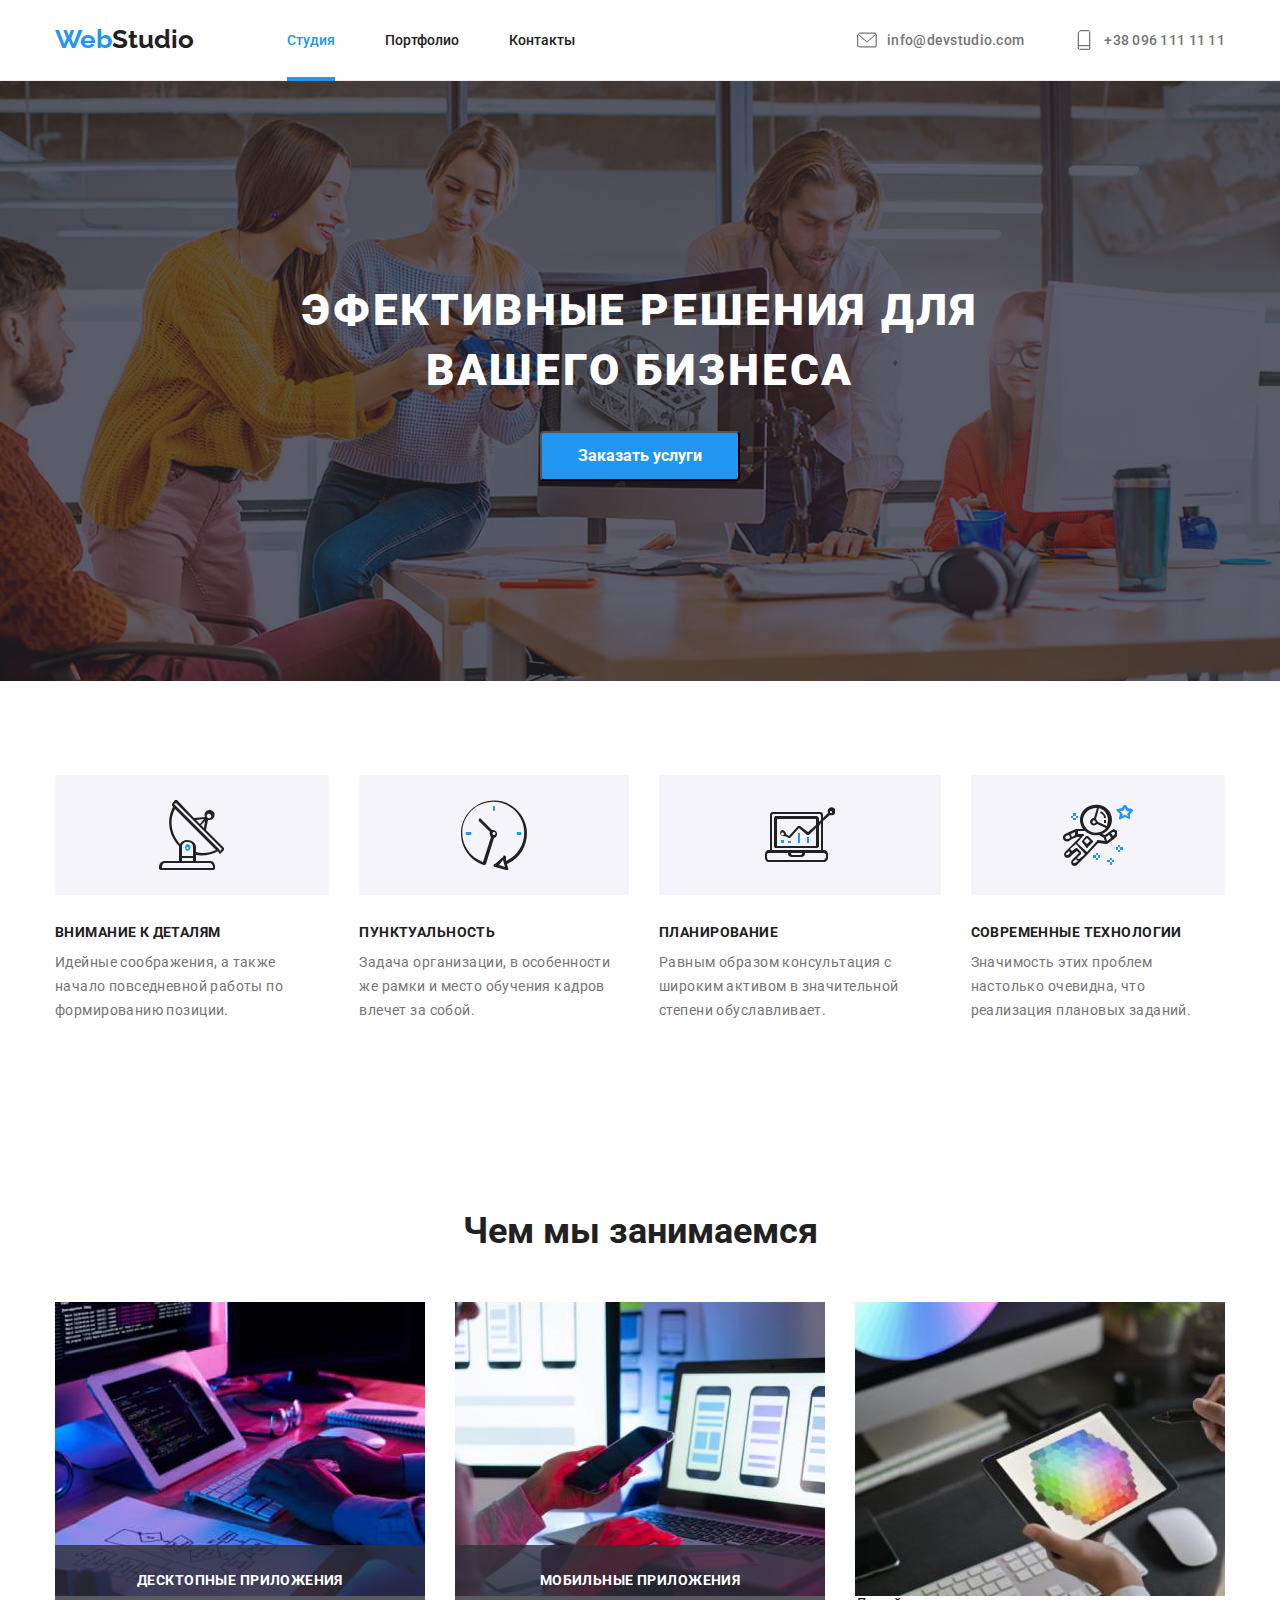
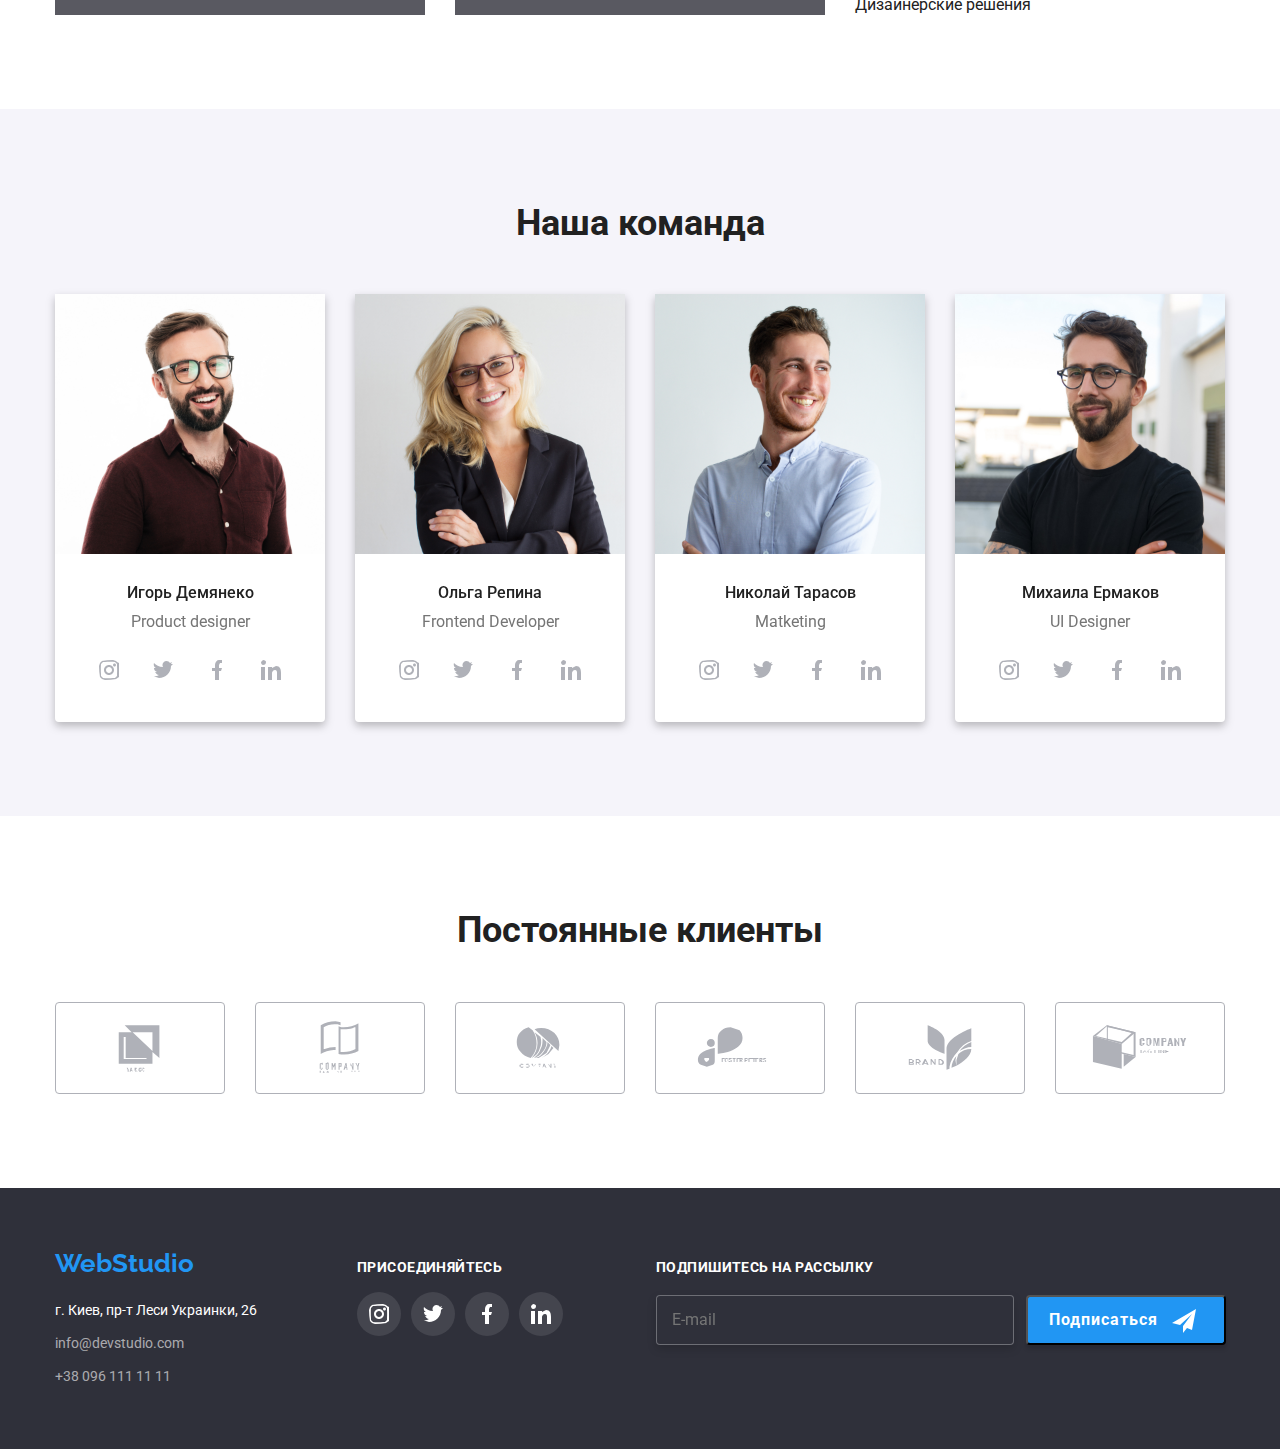
==== commit 5991b039: "code rewriting according to BEM methology" ====
--- a/index.html
+++ b/index.html
@@ -128,29 +128,29 @@
         </div>
       </section>
       <!--Робочий процес-->
-      <section class="section exemples__section">
+      <section class="section ">
         <div class="container">
           <h2 class="title__h2">Чем мы занимаемся</h2>
           <ul class="exemples__photos">
-            <li class="exemples__photo_item">
+            <li class="exemples__item">
               <img
                 src="./image/box1.jpg"
                 width="370"
                 height="294"
                 alt="Написание кода на компютере"
               />
-              <div class="exemples__photo_text">Десктопные приложения</div>
-            </li>
-            <li class="exemples__photo_item">
+              <div class="exemples__text">Десктопные приложения</div>
+            </li>
+            <li class="exemples__item">
               <img
                 src="./image/box2.jpg"
                 width="370"
                 height="294"
                 alt="Дизайн продукта на телефоне"
               />
-              <div class="exemples__photo_text">Мобильные приложения</div>
-            </li>
-            <li class="exemples__photo_item">
+              <div class="exemples__text">Мобильные приложения</div>
+            </li>
+            <li class="exemples__item">
               <img src="./image/box3.jpg" width="370" height="294" alt="Выбор цвета" />
               <div class="exemples__photo_text">Дизайнерские решения</div>
             </li>
@@ -397,15 +397,15 @@
           <address>
             <ul>
               <li class="address">
-                <a href="" class="footer__address_color">г. Киев, пр-т Леси Украинки, 26</a><br />
+                <a href="" class="address__color">г. Киев, пр-т Леси Украинки, 26</a><br />
               </li>
               <li class="address">
-                <a href="mailto:info@devstudio.com" class="footer__address_greyy">
+                <a href="mailto:info@devstudio.com" class="address__greyy">
                   info@devstudio.com </a
                 ><br />
               </li>
               <li class="address">
-                <a href="tel:+380961111111" class="footer__address_greyy">+38 096 111 11 11</a
+                <a href="tel:+380961111111" class="address__greyy">+38 096 111 11 11</a
                 ><br />
               </li>
             </ul>
--- a/css/styles.css
+++ b/css/styles.css
@@ -392,16 +392,16 @@
   flex-wrap: wrap;
 }
 
-.exemples__photo_item {
+.exemples__item {
   position: relative;
   margin-right: 30px;
 }
 
-.exemples__photo_item:nth-child(3n) {
+.exemples__item:nth-child(3n) {
   margin-right: 0;
 }
 
-.exemples__photo_text {
+.exemples__text {
   position: absolute;
   bottom: 0;
   right: 0;
@@ -577,17 +577,22 @@
 }
 
 /* -------------------------------Portfolio button */
+
+.our__work{
+  visibility: hidden;
+
+}
 .botton-portfolio {
   display: flex;
   justify-content: center;
   margin-bottom: 50px;
 }
 
-.list-botton-portfolio {
+.botton-portfolio__list {
   margin-right: 8px;
 }
 
-.list-botton-portfolio:last-child {
+.botton-portfolio__list:last-child {
   margin-right: 0;
 }
 /*--------------------------------- Portfolio our projects */
@@ -611,7 +616,7 @@
   flex-wrap: wrap;
 }
 
-.progects-item {
+.progects__item {
   position: relative;
 
   width: calc((100% - 60px) / 3);
@@ -619,14 +624,14 @@
   margin-bottom: 30px;
 }
 
-.progects-item:nth-child(3n) {
+.progects__item:nth-child(3n) {
   margin-right: 0px;
 }
 
-.progects-item:nth-last-child(-n + 3) {
+.progects__item:nth-last-child(-n + 3) {
   margin-bottom: 0px;
 }
-.progects-link {
+.progects__link {
   display: block;
 
   width: 370px;
@@ -639,18 +644,18 @@
   color: var(--body-text-color);
 }
 
-.progects-link:hover,
-.progects-link:focus {
+.progects__link:hover,
+.progects__link:focus {
   background-color: var(--white-color);
 
   box-shadow: 0px 1px 1px rgba(0, 0, 0, 0.12), 0px 4px 4px rgba(0, 0, 0, 0.06),
     1px 4px 6px rgba(0, 0, 0, 0.16);
 }
-.progects-thumb {
+.progects__thumb {
   overflow: hidden;
   position: relative;
 }
-.progects-overlay {
+.progects__overlay {
   position: absolute;
 
   left: 0;
@@ -669,12 +674,16 @@
 
   background-color: rgba(33, 150, 243, 0.9);
 }
-.progects-link:hover .progects-overlay,
-.progects-link:focus .progects-overlay {
+.progects__link:hover .progects__overlay,
+.progects__link:focus .progects__overlay {
   transform: translateY(0);
 }
 
-.name-progect {
+.progects__image-portfolio {
+  width: 100%;
+}
+
+.progects__name {
   padding-top: 20px;
   padding-bottom: 20px;
   padding-right: 24px;
@@ -684,10 +693,6 @@
   border-left: 1px solid #eeeeee;
 }
 
-.image-portfolio {
-  width: 100%;
-}
-
 .big-text-image {
   display: block;
   margin-bottom: 4px;
@@ -739,7 +744,7 @@
   margin-top: 20px;
 }
 
-.footer__address_color {
+.address__color {
   color: var(--white-color);
 
   transition-duration: var(--time-for-hover);
@@ -747,12 +752,12 @@
   transition-property: color;
 }
 
-.footer__address_color:hover,
-.footer__address_color:focus {
+.address__color:hover,
+.address__color:focus {
   color: var(--background-botton-color);
 }
 
-.footer__address_greyy {
+.address__greyy {
   color: var(--footer-contacts-color);
 
   transition-duration: var(--time-for-hover);
@@ -760,8 +765,8 @@
   transition-property: color;
 }
 
-.footer__address_greyy:hover,
-.footer__address_greyy:focus {
+.address__greyy:hover,
+.address__greyy:focus {
   color: var(--background-botton-color);
 }
 
